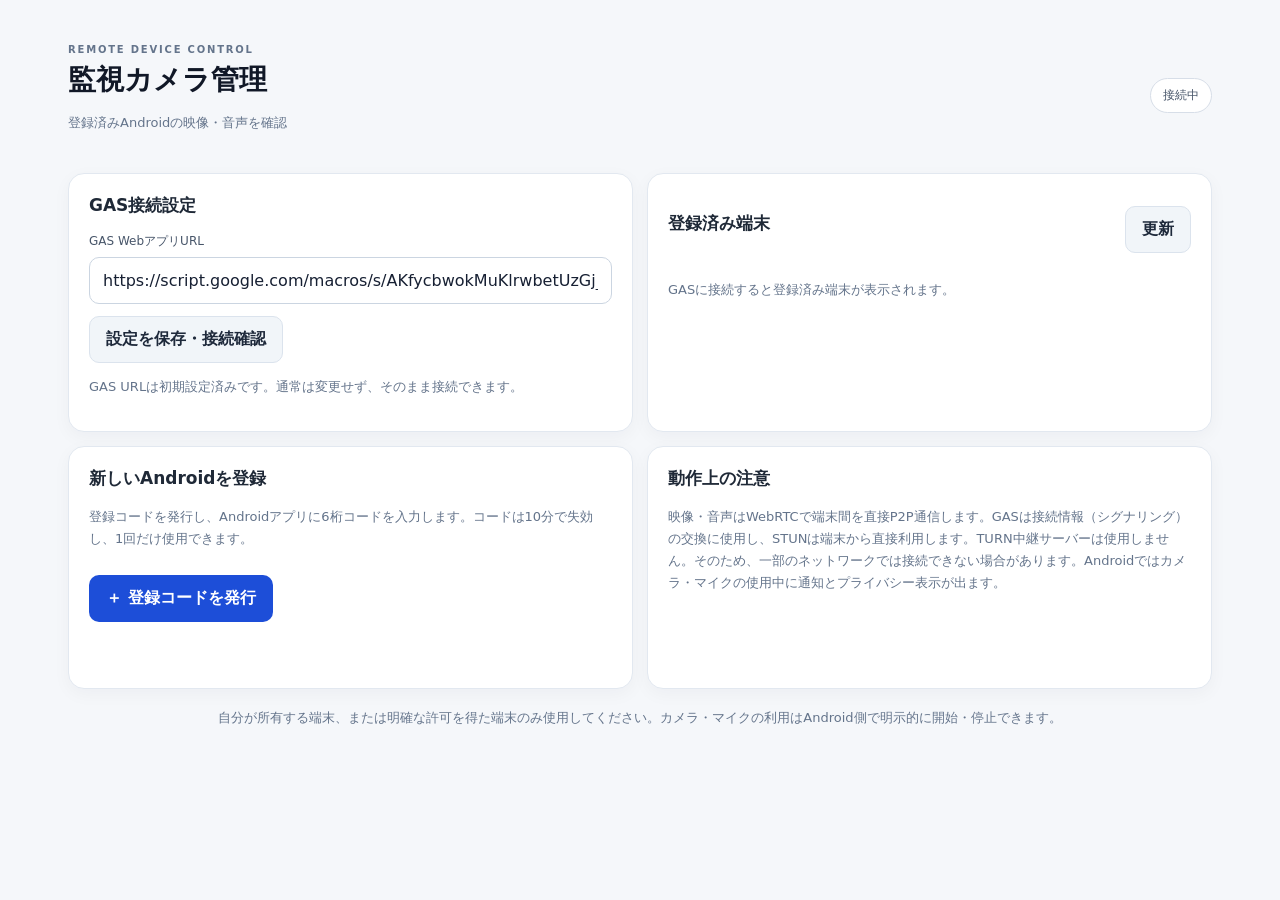
==== web/index.html @ acf59d52 "Bust web asset cache for latest deployment" ====
<!doctype html>
<html lang="ja">
<head>
<meta charset="utf-8">
<meta name="viewport" content="width=device-width,initial-scale=1,viewport-fit=cover">
<meta name="theme-color" content="#101827">
<meta name="apple-mobile-web-app-capable" content="yes">
<title>WebRTC Security Camera</title>
<link rel="manifest" href="manifest.webmanifest">
<link rel="stylesheet" href="style.css?v=1.0.2">
</head>
<body>
<header>
  <div><p class="eyebrow">REMOTE DEVICE CONTROL</p><h1>監視カメラ管理</h1><p class="sub">登録済みAndroidの映像・音声を確認</p></div>
  <span id="apiState" class="pill">未接続</span>
</header>
<main>
  <section class="panel">
    <h2>GAS接続設定</h2>
    <label for="gasUrl">GAS WebアプリURL</label>
    <input id="gasUrl" type="url" placeholder="https://script.google.com/macros/s/.../exec"><button id="saveUrl" class="secondary">設定を保存・接続確認</button>
    <p class="hint">GAS URLは初期設定済みです。通常は変更せず、そのまま接続できます。</p>
  </section>
  <section class="panel">
    <div class="row"><h2>登録済み端末</h2><button id="refresh" class="secondary">更新</button></div>
    <div id="devices" class="devices"><p class="empty">GASに接続すると登録済み端末が表示されます。</p></div>
  </section>
  <section class="panel">
    <h2>新しいAndroidを登録</h2>
    <p class="hint">登録コードを発行し、Androidアプリに6桁コードを入力します。コードは10分で失効し、1回だけ使用できます。</p>
    <button id="createPair" class="primary">＋ 登録コードを発行</button>
    <div id="pairResult" class="pair-result" hidden><strong id="pairCodeText"></strong><small>このコードをAndroidアプリに入力してください。</small></div>
    <p id="message" role="status" class="message"></p>
  </section>
  <section class="panel" id="controlPanel" hidden>
    <div class="row"><h2 id="selectedName">端末操作</h2><button id="closeControl" class="secondary">閉じる</button></div>
    <video id="remoteVideo" autoplay playsinline controls></video>
    <button id="enablePlayback" class="secondary" type="button">🔊 再生を有効化（音声・映像）</button>
    <p class="hint">黒い画面や音声が出ない場合は、まずこのボタンを押してください。受信状況は下の診断表示で確認できます。</p>
    <div class="actions">
      <button id="viewBtn" class="primary">📡 映像・音声に接続</button>
      <button id="endViewBtn" class="secondary">接続を切断</button>
      <button data-command="start_session" class="secondary">📷 Androidに開始通知を送る</button>
      <button data-command="stop_session" class="secondary">映像・音声を停止</button>
      <button data-command="request_status" class="secondary">状態確認</button>
    </div>
    <p class="hint">開始通知をAndroidでタップするとアプリが開きます。カメラ・マイクはAndroid側で開始します。開始後は通知を表示したまま画面ロック後も継続を試みます。iPadから無人で新規起動することはできません。</p>
    <p id="commandStatus" class="message" aria-live="polite"></p>
  </section>
  <section class="panel">
    <h2>動作上の注意</h2>
    <p class="hint">映像・音声はWebRTCで端末間を直接P2P通信します。GASは接続情報（シグナリング）の交換に使用し、STUNは端末から直接利用します。TURN中継サーバーは使用しません。そのため、一部のネットワークでは接続できない場合があります。Androidではカメラ・マイクの使用中に通知とプライバシー表示が出ます。</p>
  </section>
</main>
<footer>自分が所有する端末、または明確な許可を得た端末のみ使用してください。カメラ・マイクの利用はAndroid側で明示的に開始・停止できます。</footer>
<script src="config.js?v=1.0.2"></script>
<script src="app.js?v=1.0.2"></script>
<script>
if ("serviceWorker" in navigator && location.protocol === "https:") {
  window.addEventListener("load", () => navigator.serviceWorker.register("./sw.js").catch(() => {}));
}
</script>
</body>
</html>
---- web/style.css ----
:root{color-scheme:light;font-family:system-ui,-apple-system,"Noto Sans JP",sans-serif;background:#f5f7fa;color:#172033}
*{box-sizing:border-box}
body{margin:0;max-width:1180px;padding:24px 18px 42px;margin-inline:auto}
header{display:flex;align-items:center;justify-content:space-between;gap:16px;margin:10px 0 26px}
.eyebrow{font-size:10px;letter-spacing:.18em;color:#64748b;font-weight:800;margin:0 0 6px}
h1{font-size:28px;margin:0;color:#111827}
h2{font-size:17px;margin:0 0 16px;color:#1f2937}
.sub,.hint,footer{color:#64748b;font-size:13px;line-height:1.7}
.pill{border:1px solid #d7dee8;border-radius:99px;padding:8px 12px;color:#475569;font-size:12px;background:#fff}
.panel{background:#fff;border:1px solid #e2e8f0;border-radius:16px;padding:20px;margin:14px 0;box-shadow:0 5px 18px #0f172a0a}
label{display:block;font-size:12px;color:#475569;margin:13px 0 7px}
input{width:100%;background:#fff;color:#172033;border:1px solid #cbd5e1;border-radius:10px;padding:13px;font:inherit;min-width:0}
input:focus{outline:2px solid #bfdbfe;border-color:#60a5fa}
button{border:1px solid transparent;border-radius:10px;padding:12px 16px;font:inherit;font-weight:700;cursor:pointer;margin-top:12px;min-height:44px}
button:disabled{opacity:.45;cursor:not-allowed}
.primary{background:#1d4ed8;color:#fff}
.secondary{background:#f1f5f9;color:#1e293b;border-color:#dbe3ed}
.row{display:flex;align-items:center;justify-content:space-between;gap:12px}
.row h2{margin:0}
.devices{display:grid;gap:10px;margin-top:15px}
.device{border:1px solid #e2e8f0;border-radius:12px;padding:14px;background:#fff;display:flex;align-items:center;justify-content:space-between;gap:12px}
.device strong{display:block;color:#172033}
.device small{color:#64748b}
.empty{color:#64748b;font-size:13px}
.message{font-size:13px;color:#1d4ed8;min-height:20px}
.media-placeholder{min-height:190px;border:1px dashed #cbd5e1;border-radius:14px;background:#f8fafc;display:flex;flex-direction:column;align-items:center;justify-content:center;gap:9px}
.media-placeholder span{font-size:34px}
.media-placeholder small{color:#64748b;text-align:center;padding:0 12px}
footer{text-align:center;padding:18px 6px}
.actions{display:grid;grid-template-columns:repeat(2,minmax(0,1fr));gap:10px;margin-top:14px}
.actions button{margin:0}
#remoteVideo{display:block;width:100%;max-height:68vh;min-height:220px;object-fit:contain;background:#0b1020;border-radius:12px;margin-top:16px}
.pair-result{margin-top:16px;padding:16px;text-align:center;background:#eff6ff;border:1px solid #bfdbfe;border-radius:12px}
.pair-result strong{display:block;font-size:2rem;letter-spacing:.3em;color:#1d4ed8}
.pair-result small{display:block;margin-top:8px;color:#475569}
@media(min-width:760px){main{display:grid;grid-template-columns:minmax(0,1fr) minmax(0,1fr);gap:14px}main .panel{margin:0}body{padding-top:34px}#controlPanel{grid-column:1/-1}}
@media(max-width:560px){body{padding:16px 12px 30px}.actions{grid-template-columns:1fr}h1{font-size:24px}.panel{padding:16px}}
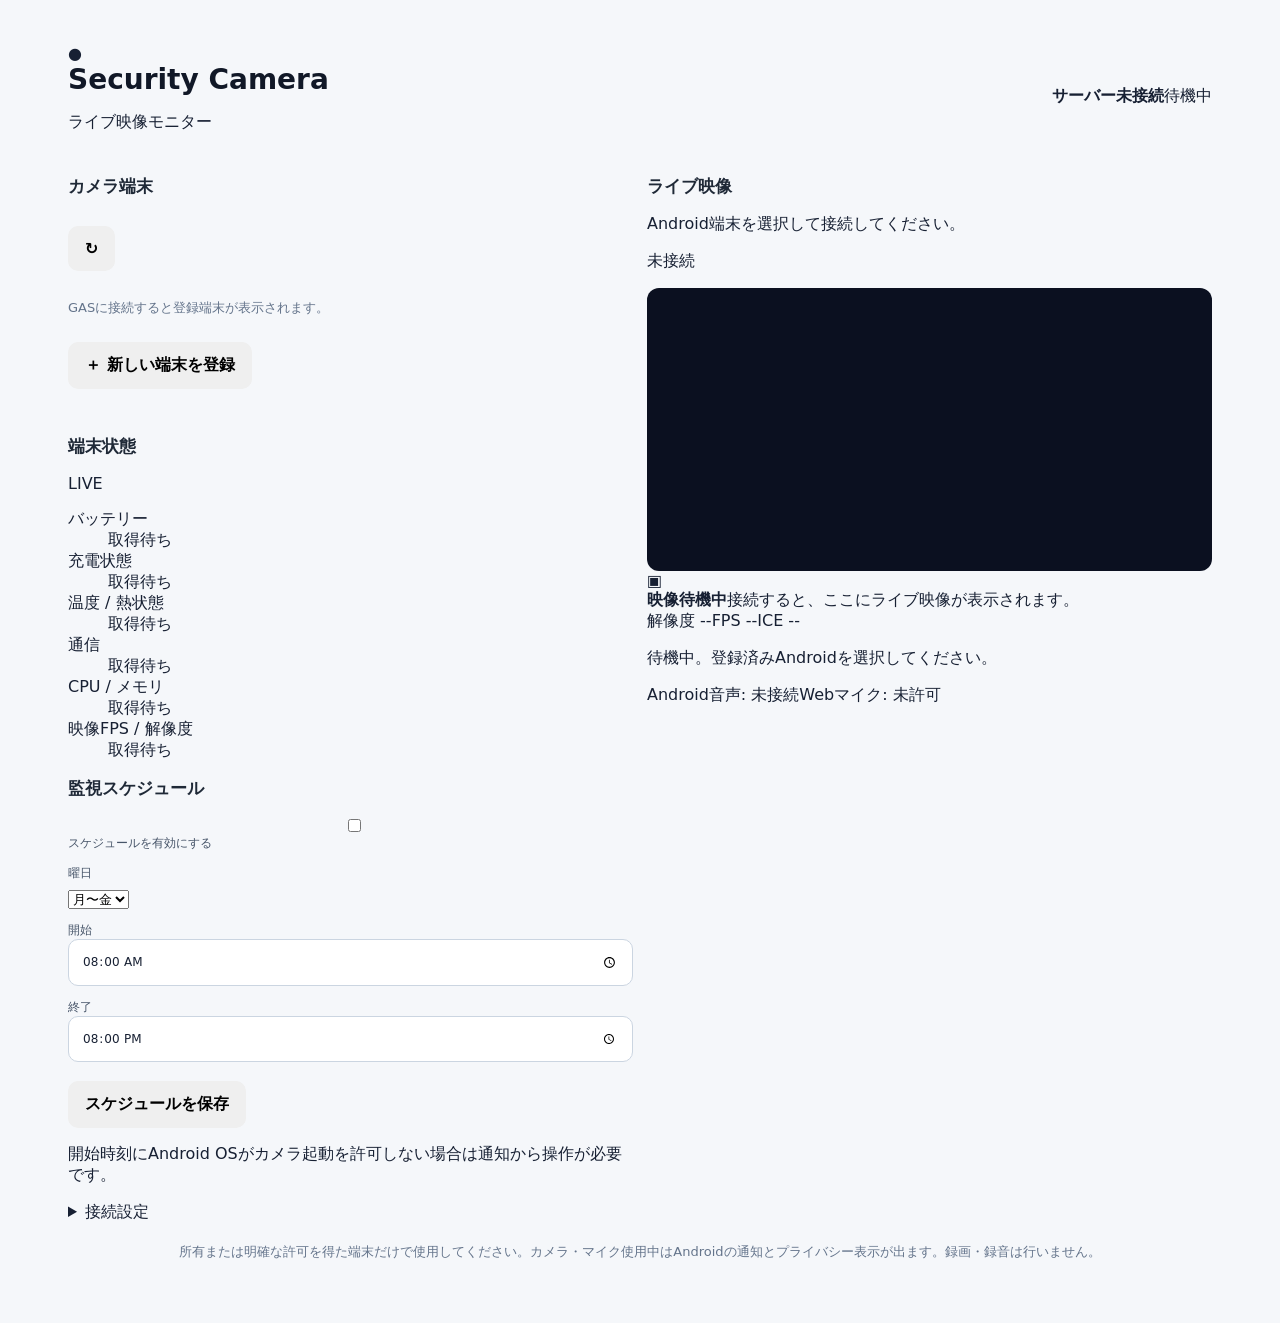
==== commit bc45267f: "Redesign viewer as large white IP-camera console" ====
--- a/web/index.html
+++ b/web/index.html
@@ -3,62 +3,105 @@
 <head>
 <meta charset="utf-8">
 <meta name="viewport" content="width=device-width,initial-scale=1,viewport-fit=cover">
-<meta name="theme-color" content="#101827">
+<meta name="theme-color" content="#ffffff">
 <meta name="apple-mobile-web-app-capable" content="yes">
+<meta name="apple-mobile-web-app-status-bar-style" content="default">
 <title>WebRTC Security Camera</title>
 <link rel="manifest" href="manifest.webmanifest">
-<link rel="stylesheet" href="style.css?v=1.0.2">
+<link rel="stylesheet" href="style.css?v=1.1.0">
 </head>
 <body>
-<header>
-  <div><p class="eyebrow">REMOTE DEVICE CONTROL</p><h1>監視カメラ管理</h1><p class="sub">登録済みAndroidの映像・音声を確認</p></div>
-  <span id="apiState" class="pill">未接続</span>
+<header class="topbar">
+  <div class="brand"><span class="brand-mark">●</span><div><h1>Security Camera</h1><p>ライブ映像モニター</p></div></div>
+  <div class="top-status"><span id="connectionDot" class="status-dot"></span><strong id="apiState">サーバー未接続</strong><span id="connectionState">待機中</span></div>
 </header>
-<main>
-  <section class="panel">
-    <h2>GAS接続設定</h2>
-    <label for="gasUrl">GAS WebアプリURL</label>
-    <input id="gasUrl" type="url" placeholder="https://script.google.com/macros/s/.../exec"><button id="saveUrl" class="secondary">設定を保存・接続確認</button>
-    <p class="hint">GAS URLは初期設定済みです。通常は変更せず、そのまま接続できます。</p>
-  </section>
-  <section class="panel">
-    <div class="row"><h2>登録済み端末</h2><button id="refresh" class="secondary">更新</button></div>
-    <div id="devices" class="devices"><p class="empty">GASに接続すると登録済み端末が表示されます。</p></div>
-  </section>
-  <section class="panel">
-    <h2>新しいAndroidを登録</h2>
-    <p class="hint">登録コードを発行し、Androidアプリに6桁コードを入力します。コードは10分で失効し、1回だけ使用できます。</p>
-    <button id="createPair" class="primary">＋ 登録コードを発行</button>
-    <div id="pairResult" class="pair-result" hidden><strong id="pairCodeText"></strong><small>このコードをAndroidアプリに入力してください。</small></div>
-    <p id="message" role="status" class="message"></p>
-  </section>
-  <section class="panel" id="controlPanel" hidden>
-    <div class="row"><h2 id="selectedName">端末操作</h2><button id="closeControl" class="secondary">閉じる</button></div>
-    <video id="remoteVideo" autoplay playsinline controls></video>
-    <button id="enablePlayback" class="secondary" type="button">🔊 再生を有効化（音声・映像）</button>
-    <p class="hint">黒い画面や音声が出ない場合は、まずこのボタンを押してください。受信状況は下の診断表示で確認できます。</p>
-    <div class="actions">
-      <button id="viewBtn" class="primary">📡 映像・音声に接続</button>
-      <button id="endViewBtn" class="secondary">接続を切断</button>
-      <button data-command="start_session" class="secondary">📷 Androidに開始通知を送る</button>
-      <button data-command="stop_session" class="secondary">映像・音声を停止</button>
-      <button data-command="request_status" class="secondary">状態確認</button>
+<main class="layout">
+  <aside class="sidebar">
+    <section class="side-section">
+      <div class="section-heading"><h2>カメラ端末</h2><button id="refresh" class="icon-button" type="button" aria-label="端末一覧を更新">↻</button></div>
+      <div id="devices" class="devices"><p class="empty">GASに接続すると登録端末が表示されます。</p></div>
+      <button id="createPair" class="button button-light full" type="button">＋ 新しい端末を登録</button>
+      <div id="pairResult" class="pair-result" hidden><span>Androidに入力する登録コード</span><strong id="pairCodeText"></strong><small>10分以内にAndroidへ入力してください。</small></div>
+      <p id="message" class="message" role="status"></p>
+    </section>
+
+    <section class="side-section" id="controlPanel" hidden>
+      <div class="section-heading"><h2 id="selectedName">端末操作</h2><button id="closeControl" class="text-button" type="button">閉じる</button></div>
+      <button id="viewBtn" class="button button-primary full" type="button">▶ 接続・自動起動</button>
+      <button id="endViewBtn" class="button button-danger full" type="button">■ 監視終了</button>
+      <div class="control-grid">
+        <button id="switchCamera" class="button button-light" type="button">↻ カメラ切替</button>
+        <button id="muteRemote" class="button button-light" type="button">🔊 音声ミュート</button>
+        <button id="fullscreen" class="button button-light" type="button">⛶ 全画面</button>
+        <button id="statusRequest" class="button button-light" type="button">端末状態更新</button>
+      </div>
+      <div class="side-divider"></div>
+      <div class="setting-row"><label for="networkMode">通信モード</label><select id="networkMode"><option value="auto">自動</option><option value="wifi">Wi-Fi高画質</option><option value="mobile">モバイル低画質</option></select></div>
+      <div class="setting-row"><label for="powerMode">電力モード</label><select id="powerMode"><option value="auto">自動</option><option value="eco">省電力</option><option value="normal">通常</option><option value="performance">高性能</option></select></div>
+      <button id="applyModes" class="button button-light full" type="button">設定をAndroidへ送信</button>
+      <div class="side-divider"></div>
+      <h3>プッシュトゥトーク</h3>
+      <p class="small-note">マイクボタンを押している間だけ、Webの音声をAndroidへ送信します。</p>
+      <div class="mic-row"><span id="micState" class="mic-state">マイク未許可</span><button id="requestMic" class="button button-light" type="button">マイクを許可</button></div>
+      <button id="pttButton" class="ptt-button" type="button" disabled>🎙 押して話す</button>
+      <p id="pttStatus" class="small-note" aria-live="polite">マイク許可後に使用できます。</p>
+    </section>
+
+    <section class="side-section">
+      <div class="section-heading"><h2>端末状態</h2><span class="live-label">LIVE</span></div>
+      <dl class="telemetry">
+        <div><dt>バッテリー</dt><dd id="batteryValue">取得待ち</dd></div>
+        <div><dt>充電状態</dt><dd id="chargingValue">取得待ち</dd></div>
+        <div><dt>温度 / 熱状態</dt><dd id="temperatureValue">取得待ち</dd></div>
+        <div><dt>通信</dt><dd id="networkValue">取得待ち</dd></div>
+        <div><dt>CPU / メモリ</dt><dd id="loadValue">取得待ち</dd></div>
+        <div><dt>映像FPS / 解像度</dt><dd id="videoValue">取得待ち</dd></div>
+      </dl>
+      <p id="healthWarning" class="warning" hidden></p>
+    </section>
+
+    <section class="side-section">
+      <h2>監視スケジュール</h2>
+      <label class="check-row"><input id="scheduleEnabled" type="checkbox"> スケジュールを有効にする</label>
+      <div class="setting-row"><label for="scheduleDays">曜日</label><select id="scheduleDays"><option value="weekdays">月〜金</option><option value="weekend">土・日</option><option value="everyday">毎日</option></select></div>
+      <div class="time-row"><label>開始 <input id="scheduleStart" type="time" value="08:00"></label><label>終了 <input id="scheduleEnd" type="time" value="20:00"></label></div>
+      <button id="saveSchedule" class="button button-light full" type="button">スケジュールを保存</button>
+      <p class="small-note">開始時刻にAndroid OSがカメラ起動を許可しない場合は通知から操作が必要です。</p>
+    </section>
+
+    <details class="side-section advanced">
+      <summary>接続設定</summary>
+      <label for="gasUrl">GAS WebアプリURL</label>
+      <input id="gasUrl" type="url" autocomplete="url">
+      <button id="saveUrl" class="button button-light full" type="button">保存・接続確認</button>
+      <p class="small-note">Firebaseは使用しません。AndroidはGASへ短周期で接続要求を確認します。映像・音声はWebRTCで端末間通信します。</p>
+    </details>
+  </aside>
+
+  <section class="viewer">
+    <div class="viewer-heading">
+      <div><h2 id="viewerTitle">ライブ映像</h2><p id="viewerSub">Android端末を選択して接続してください。</p></div>
+      <span id="mediaBadge" class="media-badge">未接続</span>
     </div>
-    <p class="hint">開始通知をAndroidでタップするとアプリが開きます。カメラ・マイクはAndroid側で開始します。開始後は通知を表示したまま画面ロック後も継続を試みます。iPadから無人で新規起動することはできません。</p>
-    <p id="commandStatus" class="message" aria-live="polite"></p>
-  </section>
-  <section class="panel">
-    <h2>動作上の注意</h2>
-    <p class="hint">映像・音声はWebRTCで端末間を直接P2P通信します。GASは接続情報（シグナリング）の交換に使用し、STUNは端末から直接利用します。TURN中継サーバーは使用しません。そのため、一部のネットワークでは接続できない場合があります。Androidではカメラ・マイクの使用中に通知とプライバシー表示が出ます。</p>
+    <div class="video-frame" id="videoFrame">
+      <video id="remoteVideo" autoplay playsinline></video>
+      <div id="videoPlaceholder" class="video-placeholder"><div class="camera-icon">▣</div><strong>映像待機中</strong><span>接続すると、ここにライブ映像が表示されます。</span></div>
+      <div id="staleBadge" class="stale-badge" hidden>映像が停止しています</div>
+      <div class="video-overlay"><span id="resolutionOverlay">解像度 --</span><span id="fpsOverlay">FPS --</span><span id="iceOverlay">ICE --</span></div>
+    </div>
+    <div class="viewer-footer">
+      <p id="commandStatus" role="status">待機中。登録済みAndroidを選択してください。</p>
+      <div class="audio-status"><span id="androidAudioState">Android音声: 未接続</span><span id="webAudioState">Webマイク: 未許可</span></div>
+    </div>
   </section>
 </main>
-<footer>自分が所有する端末、または明確な許可を得た端末のみ使用してください。カメラ・マイクの利用はAndroid側で明示的に開始・停止できます。</footer>
-<script src="config.js?v=1.0.2"></script>
-<script src="app.js?v=1.0.2"></script>
+<footer>所有または明確な許可を得た端末だけで使用してください。カメラ・マイク使用中はAndroidの通知とプライバシー表示が出ます。録画・録音は行いません。</footer>
+<script src="config.js?v=1.1.0"></script>
+<script src="app.js?v=1.1.0"></script>
 <script>
 if ("serviceWorker" in navigator && location.protocol === "https:") {
   window.addEventListener("load", () => navigator.serviceWorker.register("./sw.js").catch(() => {}));
 }
 </script>
 </body>
-</html>
+</html>
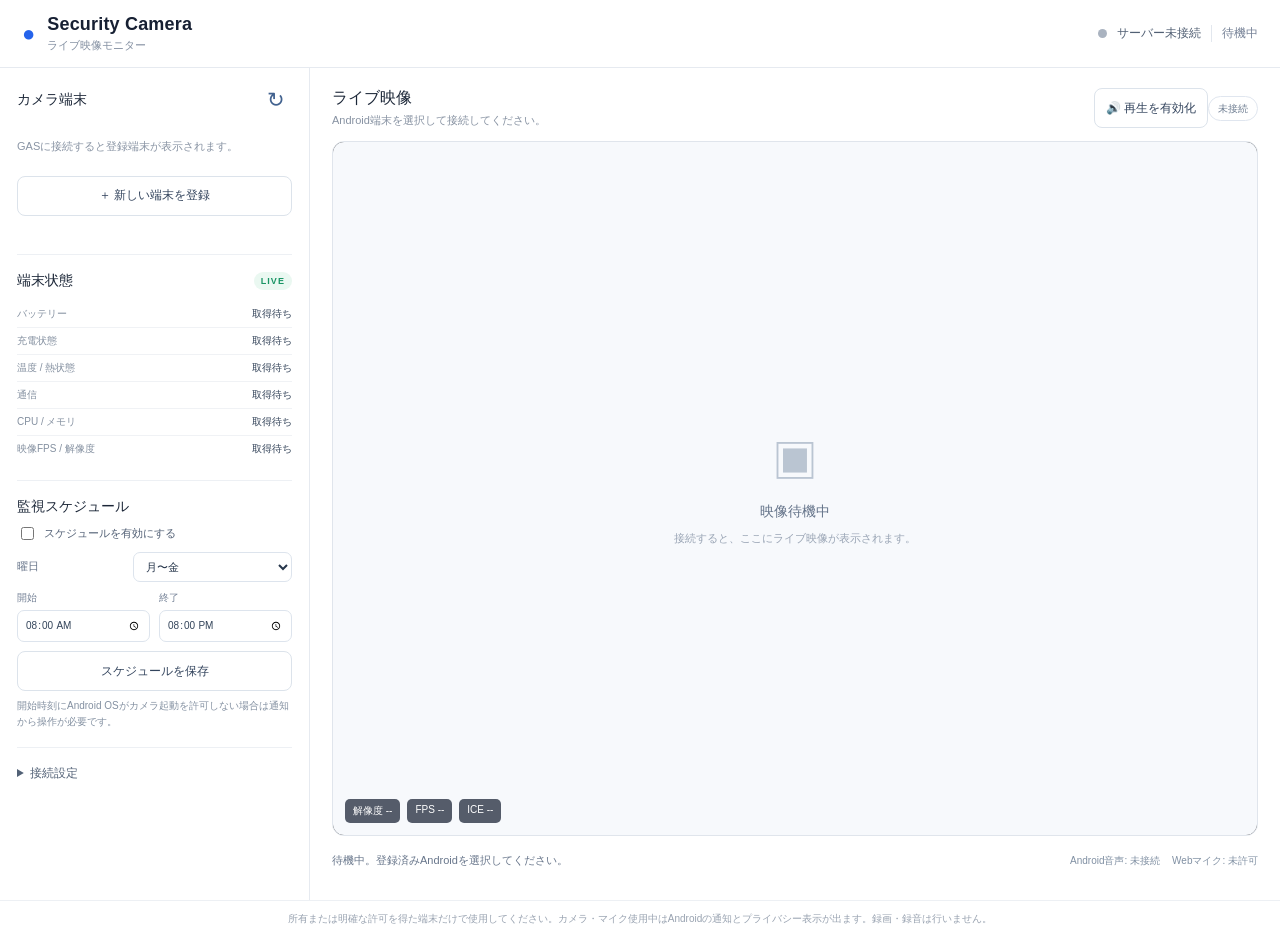
==== commit d725174b: "Add explicit iPad Safari playback activation" ====
--- a/web/index.html
+++ b/web/index.html
@@ -81,7 +81,7 @@
   <section class="viewer">
     <div class="viewer-heading">
       <div><h2 id="viewerTitle">ライブ映像</h2><p id="viewerSub">Android端末を選択して接続してください。</p></div>
-      <span id="mediaBadge" class="media-badge">未接続</span>
+      <div class="viewer-actions"><button id="enablePlayback" class="button button-light" type="button">🔊 再生を有効化</button><span id="mediaBadge" class="media-badge">未接続</span></div>
     </div>
     <div class="video-frame" id="videoFrame">
       <video id="remoteVideo" autoplay playsinline></video>
--- a/web/style.css
+++ b/web/style.css
@@ -1,37 +1,39 @@
-:root{color-scheme:light;font-family:system-ui,-apple-system,"Noto Sans JP",sans-serif;background:#f5f7fa;color:#172033}
+:root{font-family:-apple-system,BlinkMacSystemFont,"Segoe UI","Noto Sans JP",sans-serif;color:#172033;background:#fff;font-synthesis:none;text-rendering:optimizeLegibility}
 *{box-sizing:border-box}
-body{margin:0;max-width:1180px;padding:24px 18px 42px;margin-inline:auto}
-header{display:flex;align-items:center;justify-content:space-between;gap:16px;margin:10px 0 26px}
-.eyebrow{font-size:10px;letter-spacing:.18em;color:#64748b;font-weight:800;margin:0 0 6px}
-h1{font-size:28px;margin:0;color:#111827}
-h2{font-size:17px;margin:0 0 16px;color:#1f2937}
-.sub,.hint,footer{color:#64748b;font-size:13px;line-height:1.7}
-.pill{border:1px solid #d7dee8;border-radius:99px;padding:8px 12px;color:#475569;font-size:12px;background:#fff}
-.panel{background:#fff;border:1px solid #e2e8f0;border-radius:16px;padding:20px;margin:14px 0;box-shadow:0 5px 18px #0f172a0a}
-label{display:block;font-size:12px;color:#475569;margin:13px 0 7px}
-input{width:100%;background:#fff;color:#172033;border:1px solid #cbd5e1;border-radius:10px;padding:13px;font:inherit;min-width:0}
-input:focus{outline:2px solid #bfdbfe;border-color:#60a5fa}
-button{border:1px solid transparent;border-radius:10px;padding:12px 16px;font:inherit;font-weight:700;cursor:pointer;margin-top:12px;min-height:44px}
+body{margin:0;min-height:100vh;background:#fff}
+button,input,select{font:inherit}
+button{cursor:pointer;min-height:40px}
 button:disabled{opacity:.45;cursor:not-allowed}
-.primary{background:#1d4ed8;color:#fff}
-.secondary{background:#f1f5f9;color:#1e293b;border-color:#dbe3ed}
-.row{display:flex;align-items:center;justify-content:space-between;gap:12px}
-.row h2{margin:0}
-.devices{display:grid;gap:10px;margin-top:15px}
-.device{border:1px solid #e2e8f0;border-radius:12px;padding:14px;background:#fff;display:flex;align-items:center;justify-content:space-between;gap:12px}
-.device strong{display:block;color:#172033}
-.device small{color:#64748b}
-.empty{color:#64748b;font-size:13px}
-.message{font-size:13px;color:#1d4ed8;min-height:20px}
-.media-placeholder{min-height:190px;border:1px dashed #cbd5e1;border-radius:14px;background:#f8fafc;display:flex;flex-direction:column;align-items:center;justify-content:center;gap:9px}
-.media-placeholder span{font-size:34px}
-.media-placeholder small{color:#64748b;text-align:center;padding:0 12px}
-footer{text-align:center;padding:18px 6px}
-.actions{display:grid;grid-template-columns:repeat(2,minmax(0,1fr));gap:10px;margin-top:14px}
-.actions button{margin:0}
-#remoteVideo{display:block;width:100%;max-height:68vh;min-height:220px;object-fit:contain;background:#0b1020;border-radius:12px;margin-top:16px}
-.pair-result{margin-top:16px;padding:16px;text-align:center;background:#eff6ff;border:1px solid #bfdbfe;border-radius:12px}
-.pair-result strong{display:block;font-size:2rem;letter-spacing:.3em;color:#1d4ed8}
-.pair-result small{display:block;margin-top:8px;color:#475569}
-@media(min-width:760px){main{display:grid;grid-template-columns:minmax(0,1fr) minmax(0,1fr);gap:14px}main .panel{margin:0}body{padding-top:34px}#controlPanel{grid-column:1/-1}}
-@media(max-width:560px){body{padding:16px 12px 30px}.actions{grid-template-columns:1fr}h1{font-size:24px}.panel{padding:16px}}
+.topbar{height:68px;padding:0 22px;border-bottom:1px solid #e6eaf0;display:flex;align-items:center;justify-content:space-between;background:#fff}
+.brand{display:flex;align-items:center;gap:12px}.brand-mark{font-size:22px;color:#2563eb}.brand h1{font-size:18px;line-height:1.15;margin:0;font-weight:750;letter-spacing:.01em}.brand p{font-size:11px;color:#8490a2;margin:4px 0 0}
+.top-status{display:flex;align-items:center;gap:10px;font-size:12px;color:#526074}.top-status strong{font-weight:650}.status-dot{width:9px;height:9px;border-radius:50%;background:#aab3c0}.status-dot.online{background:#16a36a}.status-dot.error{background:#dc5353}#connectionState{border-left:1px solid #e2e7ee;padding-left:10px;color:#758196}
+.layout{display:grid;grid-template-columns:320px minmax(0,1fr);min-height:calc(100vh - 111px)}
+.sidebar{border-right:1px solid #e6eaf0;background:#fff;padding:16px 17px 28px;overflow:auto;max-height:calc(100vh - 68px)}
+.side-section{padding:0 0 18px;margin-bottom:17px;border-bottom:1px solid #edf0f4}.side-section:last-child{border-bottom:0}
+h2{font-size:14px;font-weight:720;margin:0;color:#1c2738}h3{font-size:13px;margin:0 0 8px;color:#344155}
+.section-heading{display:flex;align-items:center;justify-content:space-between;margin:0 0 11px}.icon-button,.text-button{border:0;background:transparent;color:#42628f;padding:4px 7px;font-size:13px;min-height:28px}.icon-button{font-size:21px}
+.devices{display:grid;gap:8px}.device{border:1px solid #e4e9f0;border-radius:9px;padding:10px 11px;display:flex;align-items:center;justify-content:space-between;gap:8px;background:#fff}.device.selected{border-color:#8fb5f5;background:#f7faff}.device strong{display:block;font-size:12px;font-weight:700}.device small{display:block;color:#8994a4;font-size:10px;margin-top:4px}.device button{border:1px solid #dce3ed;background:#fff;border-radius:7px;padding:6px 9px;color:#34445e;font-size:11px;min-height:32px}
+.empty{color:#8994a4;font-size:11px;line-height:1.6}
+.button{border:1px solid #dce3eb;border-radius:8px;padding:9px 11px;font-size:12px;font-weight:650;background:#fff;color:#26364e;transition:background .15s,border-color .15s}.button:hover:not(:disabled){background:#f5f8fc;border-color:#c6d3e3}.button-primary{background:#2366d1;color:#fff;border-color:#2366d1}.button-primary:hover:not(:disabled){background:#1d56b5}.button-danger{background:#fff7f7;color:#b84242;border-color:#f0d0d0}.button-light{background:#fff;color:#33445d}.full{width:100%;margin-top:9px}
+.control-grid{display:grid;grid-template-columns:1fr 1fr;gap:7px;margin-top:9px}.control-grid button{font-size:11px;padding:8px 5px}
+.pair-result{margin-top:10px;padding:12px;border-radius:9px;background:#f3f7ff;border:1px solid #d9e5fa;text-align:center}.pair-result span,.pair-result small{display:block;color:#67758a;font-size:10px}.pair-result strong{display:block;font-size:26px;letter-spacing:.22em;color:#1e5dbb;margin:5px 0}.pair-result small{margin-top:3px}
+.message{font-size:11px;line-height:1.5;color:#2563bd;min-height:12px;margin:8px 0 0;overflow-wrap:anywhere}
+.side-divider{height:1px;background:#edf0f4;margin:14px 0}
+.setting-row{display:flex;align-items:center;justify-content:space-between;gap:8px;margin:9px 0}.setting-row label,.advanced label{font-size:11px;color:#68758a}.setting-row select{width:58%;min-width:0;border:1px solid #dde4ed;border-radius:7px;background:#fff;padding:7px 8px;font-size:11px;color:#27364b}
+.mic-row{display:flex;align-items:center;justify-content:space-between;gap:8px;margin:8px 0}.mic-state{font-size:11px;color:#7a8799}.mic-state.allowed{color:#16845a}.ptt-button{width:100%;height:48px;border-radius:9px;border:1px solid #b9cbe4;background:#eff5ff;color:#2157a7;font-weight:750;font-size:14px;touch-action:none;user-select:none}.ptt-button.active{background:#dceaff;border-color:#2c6fd5;color:#174e9e;box-shadow:0 0 0 3px #e6f0ff}
+.small-note{font-size:10px;line-height:1.55;color:#8390a1;margin:7px 0 0}.telemetry{margin:5px 0 0}.telemetry div{display:flex;justify-content:space-between;gap:8px;padding:6px 0;border-bottom:1px solid #f0f2f5}.telemetry div:last-child{border-bottom:0}.telemetry dt{font-size:10px;color:#8490a0}.telemetry dd{font-size:10px;color:#34445a;font-weight:650;margin:0;text-align:right}
+.live-label{font-size:9px;font-weight:750;letter-spacing:.12em;color:#199464;background:#eaf8f1;border-radius:99px;padding:4px 7px}
+.warning{font-size:10px;color:#a34726;background:#fff5ed;border:1px solid #ffe0cb;padding:8px;border-radius:7px;margin:9px 0 0}
+.check-row{display:flex;align-items:center;gap:7px;font-size:11px;color:#536176;margin:8px 0}.check-row input{accent-color:#2868ca}
+.time-row{display:flex;gap:9px}.time-row label{flex:1;font-size:10px;color:#748196}.time-row input{display:block;width:100%;margin-top:5px;border:1px solid #dde4ed;border-radius:7px;padding:7px;background:white;color:#33445a}
+.advanced summary{font-size:12px;font-weight:700;color:#526176;cursor:pointer}.advanced input{width:100%;border:1px solid #dce3ed;border-radius:7px;padding:8px;font-size:10px;margin-top:6px}
+.viewer{min-width:0;padding:20px 22px 13px;display:flex;flex-direction:column;max-height:calc(100vh - 68px)}.viewer-heading{display:flex;align-items:center;justify-content:space-between;gap:14px;margin-bottom:13px}.viewer-heading h2{font-size:16px}.viewer-heading p{margin:4px 0 0;font-size:11px;color:#8792a2}.media-badge{white-space:nowrap;border:1px solid #e0e6ef;padding:6px 9px;border-radius:99px;color:#6f7e92;font-size:10px;background:#fff}
+.video-frame{position:relative;flex:1;min-height:280px;max-height:calc(100vh - 205px);overflow:hidden;border:1px solid #e0e5ec;border-radius:12px;background:#f6f8fb;display:flex;align-items:center;justify-content:center}
+#remoteVideo{display:block;width:100%;height:100%;max-height:calc(100vh - 205px);object-fit:contain;background:#0c1118}
+.video-placeholder{position:absolute;inset:0;display:flex;flex-direction:column;align-items:center;justify-content:center;gap:10px;background:#f7f9fc;color:#9aa5b5;pointer-events:none}.video-placeholder[hidden]{display:none}.camera-icon{font-size:46px;color:#bac5d2}.video-placeholder strong{font-size:14px;color:#65748a}.video-placeholder span{font-size:11px}
+.video-overlay{position:absolute;left:12px;bottom:12px;display:flex;gap:7px;pointer-events:none}.video-overlay span,.stale-badge{font-size:10px;color:#fff;background:#172033b8;padding:5px 8px;border-radius:5px}.stale-badge{position:absolute;top:12px;left:12px;background:#a33d3d}
+.viewer-footer{min-height:49px;display:flex;align-items:center;justify-content:space-between;gap:12px}.viewer-footer p{font-size:11px;color:#68768b;line-height:1.5;margin:8px 0}.audio-status{display:flex;gap:12px;justify-content:flex-end;flex-wrap:wrap;font-size:10px;color:#8090a3}
+footer{border-top:1px solid #edf0f4;padding:10px 16px;text-align:center;color:#98a2b0;font-size:10px;line-height:1.5}
+@media(orientation:landscape) and (min-width:900px){.layout{grid-template-columns:310px minmax(0,1fr)}.sidebar{max-height:calc(100vh - 68px)}.viewer{height:calc(100vh - 68px)}}
+@media(max-width:850px){.layout{grid-template-columns:280px minmax(0,1fr)}.sidebar{padding:14px}.viewer{padding:14px}.video-frame{min-height:240px}}
+@media(max-width:640px){.topbar{height:58px;padding:0 13px}.top-status{gap:6px;font-size:10px}.top-status #connectionState{display:none}.layout{display:flex;flex-direction:column}.sidebar{order:2;max-height:none;border-right:0;border-top:1px solid #e6eaf0}.viewer{order:1;max-height:none;height:auto;padding:12px;min-height:340px}.video-frame{min-height:240px;max-height:55vh}.viewer-heading{margin-bottom:8px}.viewer-footer{align-items:flex-start;flex-direction:column;gap:2px}.audio-status{justify-content:flex-start}.sidebar{display:block}.side-section{margin-bottom:13px;padding-bottom:13px}}
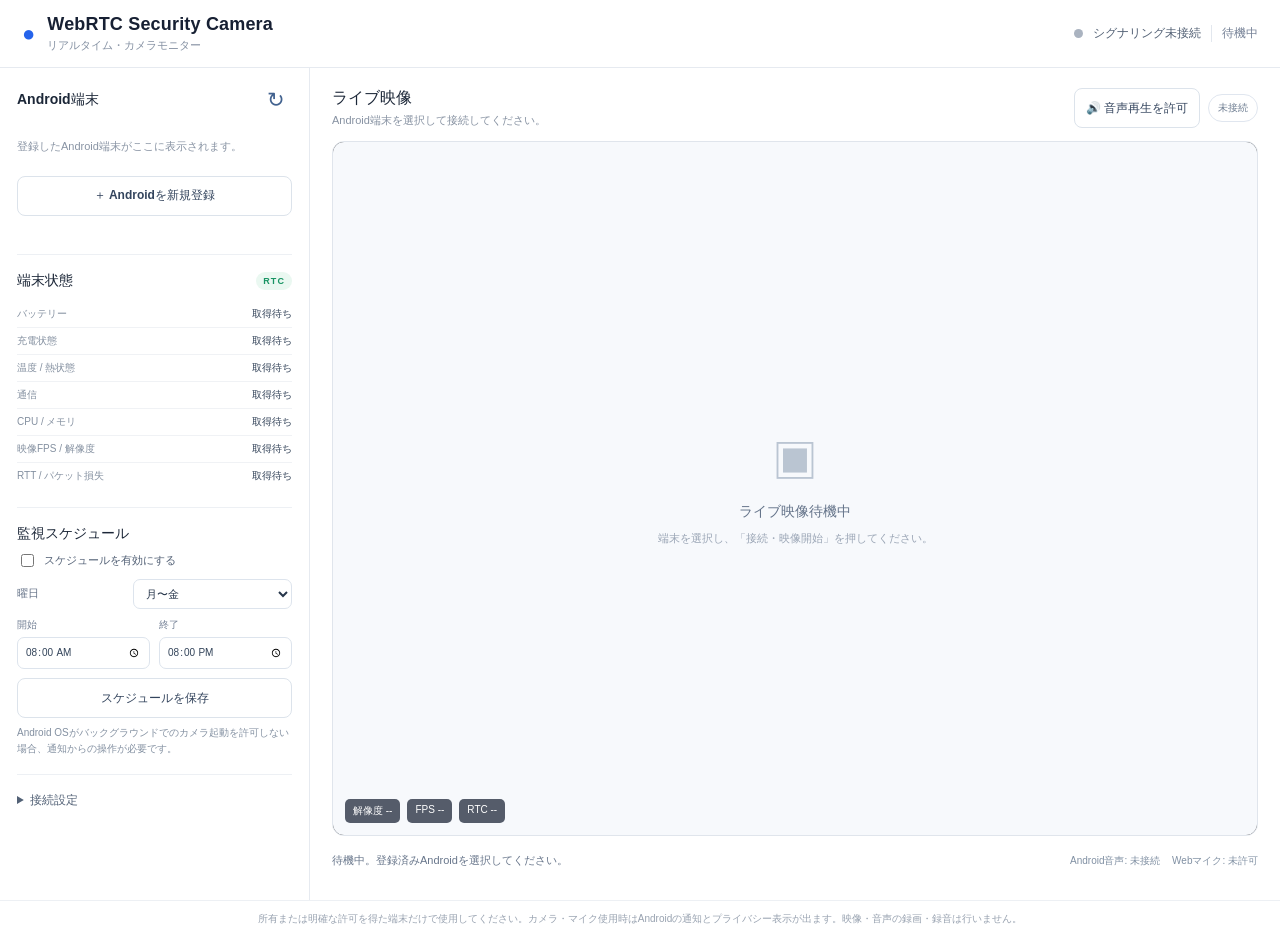
==== commit 36c6af86: "Redesign Web monitor for persistent RTC standby control" ====
--- a/web/index.html
+++ b/web/index.html
@@ -8,47 +8,53 @@
 <meta name="apple-mobile-web-app-status-bar-style" content="default">
 <title>WebRTC Security Camera</title>
 <link rel="manifest" href="manifest.webmanifest">
-<link rel="stylesheet" href="style.css?v=1.1.0">
+<link rel="stylesheet" href="style.css?v=2.0.0">
 </head>
 <body>
 <header class="topbar">
-  <div class="brand"><span class="brand-mark">●</span><div><h1>Security Camera</h1><p>ライブ映像モニター</p></div></div>
-  <div class="top-status"><span id="connectionDot" class="status-dot"></span><strong id="apiState">サーバー未接続</strong><span id="connectionState">待機中</span></div>
+  <div class="brand"><span class="brand-mark">●</span><div><h1>WebRTC Security Camera</h1><p>リアルタイム・カメラモニター</p></div></div>
+  <div class="top-status"><span id="connectionDot" class="status-dot"></span><strong id="apiState">シグナリング未接続</strong><span id="connectionState">待機中</span></div>
 </header>
+
 <main class="layout">
   <aside class="sidebar">
     <section class="side-section">
-      <div class="section-heading"><h2>カメラ端末</h2><button id="refresh" class="icon-button" type="button" aria-label="端末一覧を更新">↻</button></div>
-      <div id="devices" class="devices"><p class="empty">GASに接続すると登録端末が表示されます。</p></div>
-      <button id="createPair" class="button button-light full" type="button">＋ 新しい端末を登録</button>
-      <div id="pairResult" class="pair-result" hidden><span>Androidに入力する登録コード</span><strong id="pairCodeText"></strong><small>10分以内にAndroidへ入力してください。</small></div>
+      <div class="section-heading"><h2>Android端末</h2><button id="refresh" class="icon-button" type="button" aria-label="端末一覧を更新">↻</button></div>
+      <div id="devices" class="devices"><p class="empty">登録したAndroid端末がここに表示されます。</p></div>
+      <button id="createPair" class="button button-light full" type="button">＋ Androidを新規登録</button>
+      <div id="pairResult" class="pair-result" hidden><span>Androidアプリに入力する6桁コード</span><strong id="pairCodeText"></strong><small>有効期限は10分です。一度だけ使用できます。</small></div>
       <p id="message" class="message" role="status"></p>
     </section>
 
-    <section class="side-section" id="controlPanel" hidden>
+    <section class="side-section controls" id="controlPanel" hidden>
       <div class="section-heading"><h2 id="selectedName">端末操作</h2><button id="closeControl" class="text-button" type="button">閉じる</button></div>
-      <button id="viewBtn" class="button button-primary full" type="button">▶ 接続・自動起動</button>
-      <button id="endViewBtn" class="button button-danger full" type="button">■ 監視終了</button>
+      <button id="viewBtn" class="button button-primary full start-button" type="button">▶ 接続・映像開始</button>
+      <button id="endViewBtn" class="button button-danger full" type="button">■ 映像・音声を切断</button>
+      <p class="small-note">切断してもRTC待機接続は維持します。次回はもう一度「接続・映像開始」を押してください。</p>
+
       <div class="control-grid">
-        <button id="switchCamera" class="button button-light" type="button">↻ カメラ切替</button>
+        <button id="switchCamera" class="button button-light" type="button" disabled>↻ カメラ切替</button>
         <button id="muteRemote" class="button button-light" type="button">🔊 音声ミュート</button>
         <button id="fullscreen" class="button button-light" type="button">⛶ 全画面</button>
         <button id="statusRequest" class="button button-light" type="button">端末状態更新</button>
       </div>
+
       <div class="side-divider"></div>
+      <h3>通信・電力</h3>
       <div class="setting-row"><label for="networkMode">通信モード</label><select id="networkMode"><option value="auto">自動</option><option value="wifi">Wi-Fi高画質</option><option value="mobile">モバイル低画質</option></select></div>
       <div class="setting-row"><label for="powerMode">電力モード</label><select id="powerMode"><option value="auto">自動</option><option value="eco">省電力</option><option value="normal">通常</option><option value="performance">高性能</option></select></div>
-      <button id="applyModes" class="button button-light full" type="button">設定をAndroidへ送信</button>
+      <button id="applyModes" class="button button-light full" type="button">設定を適用</button>
+
       <div class="side-divider"></div>
-      <h3>プッシュトゥトーク</h3>
-      <p class="small-note">マイクボタンを押している間だけ、Webの音声をAndroidへ送信します。</p>
+      <h3>プッシュトゥトーク（PTT）</h3>
+      <p class="small-note">Webマイクは許可した場合だけ使用します。ボタンを押している間だけAndroidへ音声を送信します。</p>
       <div class="mic-row"><span id="micState" class="mic-state">マイク未許可</span><button id="requestMic" class="button button-light" type="button">マイクを許可</button></div>
       <button id="pttButton" class="ptt-button" type="button" disabled>🎙 押して話す</button>
-      <p id="pttStatus" class="small-note" aria-live="polite">マイク許可後に使用できます。</p>
+      <p id="pttStatus" class="small-note" aria-live="polite">接続後に使用できます。</p>
     </section>
 
     <section class="side-section">
-      <div class="section-heading"><h2>端末状態</h2><span class="live-label">LIVE</span></div>
+      <div class="section-heading"><h2>端末状態</h2><span class="live-label">RTC</span></div>
       <dl class="telemetry">
         <div><dt>バッテリー</dt><dd id="batteryValue">取得待ち</dd></div>
         <div><dt>充電状態</dt><dd id="chargingValue">取得待ち</dd></div>
@@ -56,6 +62,7 @@
         <div><dt>通信</dt><dd id="networkValue">取得待ち</dd></div>
         <div><dt>CPU / メモリ</dt><dd id="loadValue">取得待ち</dd></div>
         <div><dt>映像FPS / 解像度</dt><dd id="videoValue">取得待ち</dd></div>
+        <div><dt>RTT / パケット損失</dt><dd id="qualityValue">取得待ち</dd></div>
       </dl>
       <p id="healthWarning" class="warning" hidden></p>
     </section>
@@ -66,7 +73,7 @@
       <div class="setting-row"><label for="scheduleDays">曜日</label><select id="scheduleDays"><option value="weekdays">月〜金</option><option value="weekend">土・日</option><option value="everyday">毎日</option></select></div>
       <div class="time-row"><label>開始 <input id="scheduleStart" type="time" value="08:00"></label><label>終了 <input id="scheduleEnd" type="time" value="20:00"></label></div>
       <button id="saveSchedule" class="button button-light full" type="button">スケジュールを保存</button>
-      <p class="small-note">開始時刻にAndroid OSがカメラ起動を許可しない場合は通知から操作が必要です。</p>
+      <p class="small-note">Android OSがバックグラウンドでのカメラ起動を許可しない場合、通知からの操作が必要です。</p>
     </section>
 
     <details class="side-section advanced">
@@ -74,20 +81,20 @@
       <label for="gasUrl">GAS WebアプリURL</label>
       <input id="gasUrl" type="url" autocomplete="url">
       <button id="saveUrl" class="button button-light full" type="button">保存・接続確認</button>
-      <p class="small-note">Firebaseは使用しません。AndroidはGASへ短周期で接続要求を確認します。映像・音声はWebRTCで端末間通信します。</p>
+      <p class="small-note">Firebase/FCMは使用しません。GASは登録・初回ペアリング・切断後の再シグナリングだけに使用します。通常待機と操作指令はRTCデータチャネル、映像・音声はWebRTC P2Pです。</p>
     </details>
   </aside>
 
   <section class="viewer">
     <div class="viewer-heading">
       <div><h2 id="viewerTitle">ライブ映像</h2><p id="viewerSub">Android端末を選択して接続してください。</p></div>
-      <div class="viewer-actions"><button id="enablePlayback" class="button button-light" type="button">🔊 再生を有効化</button><span id="mediaBadge" class="media-badge">未接続</span></div>
+      <div class="viewer-actions"><button id="enablePlayback" class="button button-light" type="button">🔊 音声再生を許可</button><span id="mediaBadge" class="media-badge">未接続</span></div>
     </div>
     <div class="video-frame" id="videoFrame">
       <video id="remoteVideo" autoplay playsinline></video>
-      <div id="videoPlaceholder" class="video-placeholder"><div class="camera-icon">▣</div><strong>映像待機中</strong><span>接続すると、ここにライブ映像が表示されます。</span></div>
-      <div id="staleBadge" class="stale-badge" hidden>映像が停止しています</div>
-      <div class="video-overlay"><span id="resolutionOverlay">解像度 --</span><span id="fpsOverlay">FPS --</span><span id="iceOverlay">ICE --</span></div>
+      <div id="videoPlaceholder" class="video-placeholder"><div class="camera-icon">▣</div><strong>ライブ映像待機中</strong><span>端末を選択し、「接続・映像開始」を押してください。</span></div>
+      <div id="staleBadge" class="stale-badge" hidden>映像が停止しています（ライブではありません）</div>
+      <div class="video-overlay"><span id="resolutionOverlay">解像度 --</span><span id="fpsOverlay">FPS --</span><span id="iceOverlay">RTC --</span></div>
     </div>
     <div class="viewer-footer">
       <p id="commandStatus" role="status">待機中。登録済みAndroidを選択してください。</p>
@@ -95,13 +102,14 @@
     </div>
   </section>
 </main>
-<footer>所有または明確な許可を得た端末だけで使用してください。カメラ・マイク使用中はAndroidの通知とプライバシー表示が出ます。録画・録音は行いません。</footer>
-<script src="config.js?v=1.1.0"></script>
-<script src="app.js?v=1.1.0"></script>
+
+<footer>所有または明確な許可を得た端末だけで使用してください。カメラ・マイク使用時はAndroidの通知とプライバシー表示が出ます。映像・音声の録画・録音は行いません。</footer>
+<script src="config.js?v=2.0.0"></script>
+<script src="app.js?v=2.0.0"></script>
 <script>
 if ("serviceWorker" in navigator && location.protocol === "https:") {
   window.addEventListener("load", () => navigator.serviceWorker.register("./sw.js").catch(() => {}));
 }
 </script>
 </body>
-</html>+</html>
--- a/web/style.css
+++ b/web/style.css
@@ -27,7 +27,7 @@
 .check-row{display:flex;align-items:center;gap:7px;font-size:11px;color:#536176;margin:8px 0}.check-row input{accent-color:#2868ca}
 .time-row{display:flex;gap:9px}.time-row label{flex:1;font-size:10px;color:#748196}.time-row input{display:block;width:100%;margin-top:5px;border:1px solid #dde4ed;border-radius:7px;padding:7px;background:white;color:#33445a}
 .advanced summary{font-size:12px;font-weight:700;color:#526176;cursor:pointer}.advanced input{width:100%;border:1px solid #dce3ed;border-radius:7px;padding:8px;font-size:10px;margin-top:6px}
-.viewer{min-width:0;padding:20px 22px 13px;display:flex;flex-direction:column;max-height:calc(100vh - 68px)}.viewer-heading{display:flex;align-items:center;justify-content:space-between;gap:14px;margin-bottom:13px}.viewer-heading h2{font-size:16px}.viewer-heading p{margin:4px 0 0;font-size:11px;color:#8792a2}.media-badge{white-space:nowrap;border:1px solid #e0e6ef;padding:6px 9px;border-radius:99px;color:#6f7e92;font-size:10px;background:#fff}
+.viewer{min-width:0;padding:20px 22px 13px;display:flex;flex-direction:column;max-height:calc(100vh - 68px)}.viewer-heading{display:flex;align-items:center;justify-content:space-between;gap:14px;margin-bottom:13px}.viewer-heading h2{font-size:16px}.viewer-heading p{margin:4px 0 0;font-size:11px;color:#8792a2}.viewer-actions{display:flex;align-items:center;gap:8px;flex-wrap:wrap}.media-badge{white-space:nowrap;border:1px solid #e0e6ef;padding:6px 9px;border-radius:99px;color:#6f7e92;font-size:10px;background:#fff}
 .video-frame{position:relative;flex:1;min-height:280px;max-height:calc(100vh - 205px);overflow:hidden;border:1px solid #e0e5ec;border-radius:12px;background:#f6f8fb;display:flex;align-items:center;justify-content:center}
 #remoteVideo{display:block;width:100%;height:100%;max-height:calc(100vh - 205px);object-fit:contain;background:#0c1118}
 .video-placeholder{position:absolute;inset:0;display:flex;flex-direction:column;align-items:center;justify-content:center;gap:10px;background:#f7f9fc;color:#9aa5b5;pointer-events:none}.video-placeholder[hidden]{display:none}.camera-icon{font-size:46px;color:#bac5d2}.video-placeholder strong{font-size:14px;color:#65748a}.video-placeholder span{font-size:11px}
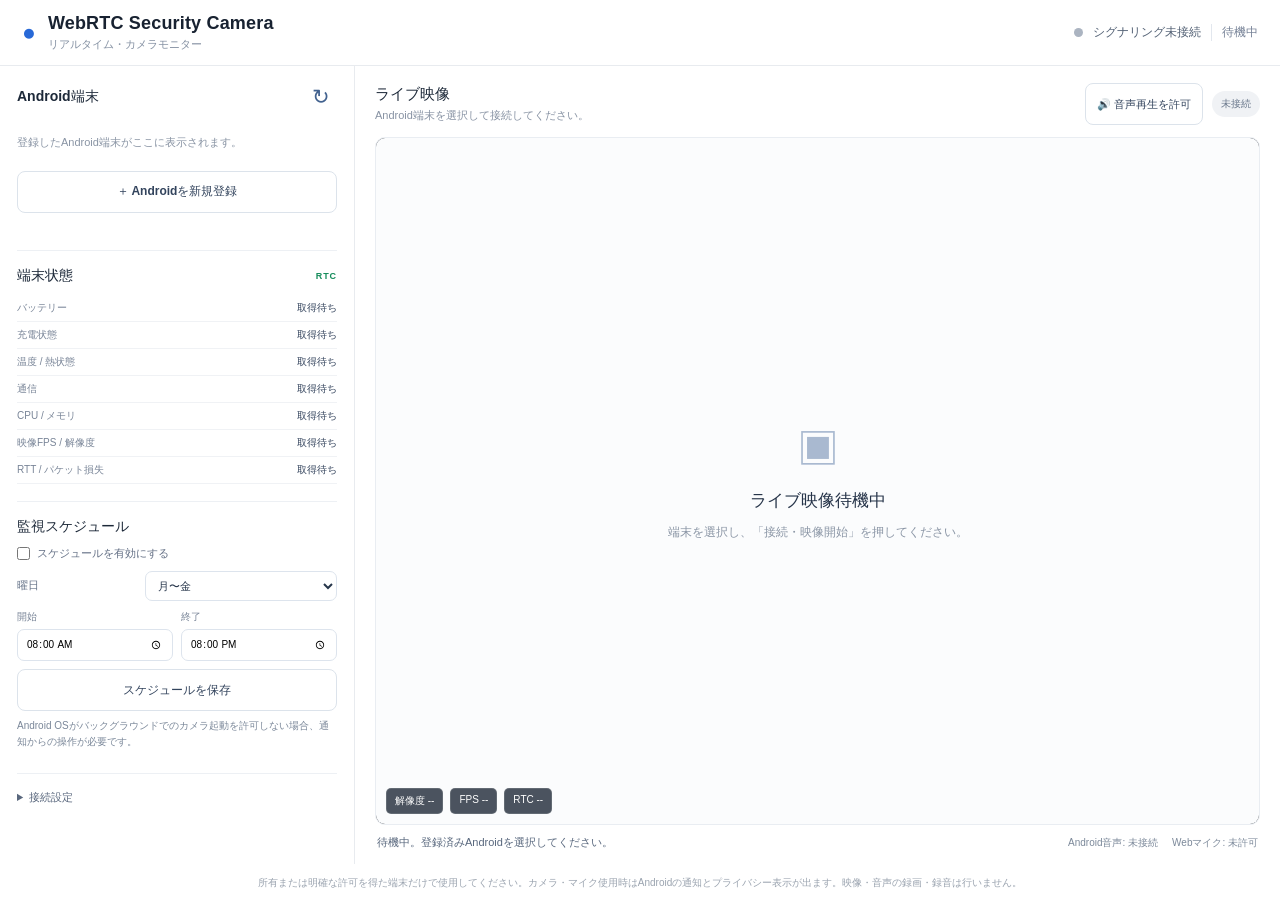
==== commit 3cf62743: "Add separate Android microphone mute control" ====
--- a/web/index.html
+++ b/web/index.html
@@ -34,7 +34,8 @@
 
       <div class="control-grid">
         <button id="switchCamera" class="button button-light" type="button" disabled>↻ カメラ切替</button>
-        <button id="muteRemote" class="button button-light" type="button">🔊 音声ミュート</button>
+        <button id="muteRemote" class="button button-light" type="button">🔊 受信音声ミュート</button>
+        <button id="muteAndroidMic" class="button button-light" type="button">🎙 Androidマイクミュート</button>
         <button id="fullscreen" class="button button-light" type="button">⛶ 全画面</button>
         <button id="statusRequest" class="button button-light" type="button">端末状態更新</button>
       </div>
--- a/web/style.css
+++ b/web/style.css
@@ -1,39 +1,43 @@
-:root{font-family:-apple-system,BlinkMacSystemFont,"Segoe UI","Noto Sans JP",sans-serif;color:#172033;background:#fff;font-synthesis:none;text-rendering:optimizeLegibility}
+:root{font-family:-apple-system,BlinkMacSystemFont,"Segoe UI","Noto Sans JP",sans-serif;color:#182231;background:#fff;font-synthesis:none;text-rendering:optimizeLegibility}
 *{box-sizing:border-box}
-body{margin:0;min-height:100vh;background:#fff}
+html,body{margin:0;min-height:100%;background:#fff}
+body{min-height:100vh}
 button,input,select{font:inherit}
-button{cursor:pointer;min-height:40px}
-button:disabled{opacity:.45;cursor:not-allowed}
-.topbar{height:68px;padding:0 22px;border-bottom:1px solid #e6eaf0;display:flex;align-items:center;justify-content:space-between;background:#fff}
-.brand{display:flex;align-items:center;gap:12px}.brand-mark{font-size:22px;color:#2563eb}.brand h1{font-size:18px;line-height:1.15;margin:0;font-weight:750;letter-spacing:.01em}.brand p{font-size:11px;color:#8490a2;margin:4px 0 0}
-.top-status{display:flex;align-items:center;gap:10px;font-size:12px;color:#526074}.top-status strong{font-weight:650}.status-dot{width:9px;height:9px;border-radius:50%;background:#aab3c0}.status-dot.online{background:#16a36a}.status-dot.error{background:#dc5353}#connectionState{border-left:1px solid #e2e7ee;padding-left:10px;color:#758196}
-.layout{display:grid;grid-template-columns:320px minmax(0,1fr);min-height:calc(100vh - 111px)}
-.sidebar{border-right:1px solid #e6eaf0;background:#fff;padding:16px 17px 28px;overflow:auto;max-height:calc(100vh - 68px)}
-.side-section{padding:0 0 18px;margin-bottom:17px;border-bottom:1px solid #edf0f4}.side-section:last-child{border-bottom:0}
-h2{font-size:14px;font-weight:720;margin:0;color:#1c2738}h3{font-size:13px;margin:0 0 8px;color:#344155}
-.section-heading{display:flex;align-items:center;justify-content:space-between;margin:0 0 11px}.icon-button,.text-button{border:0;background:transparent;color:#42628f;padding:4px 7px;font-size:13px;min-height:28px}.icon-button{font-size:21px}
+button{cursor:pointer;min-height:42px}
+button:disabled{opacity:.42;cursor:not-allowed}
+.topbar{height:66px;padding:0 22px;border-bottom:1px solid #e8ebef;display:flex;align-items:center;justify-content:space-between;background:#fff}
+.brand{display:flex;align-items:center;gap:12px}.brand-mark{font-size:23px;color:#2869d7}.brand h1{font-size:18px;line-height:1.15;margin:0;font-weight:760;letter-spacing:.01em}.brand p{font-size:11px;color:#8490a2;margin:4px 0 0}
+.top-status{display:flex;align-items:center;gap:10px;font-size:12px;color:#526074}.top-status strong{font-weight:650}.status-dot{width:9px;height:9px;border-radius:50%;background:#abb4c1}.status-dot.online{background:#149765}.status-dot.error{background:#d74f4f}#connectionState{border-left:1px solid #e2e7ee;padding-left:10px;color:#758196}
+.layout{display:grid;grid-template-columns:340px minmax(0,1fr);min-height:calc(100vh - 103px)}
+.sidebar{border-right:1px solid #e8ebef;background:#fff;padding:15px 17px 26px;overflow-y:auto;max-height:calc(100vh - 66px)}
+.side-section{padding:0 0 17px;margin-bottom:16px;border-bottom:1px solid #edf0f4}.side-section:last-child{border-bottom:0}
+h2{font-size:14px;font-weight:730;margin:0;color:#1d2939}h3{font-size:13px;margin:0 0 8px;color:#344155}
+.section-heading{display:flex;align-items:center;justify-content:space-between;margin:0 0 10px}.icon-button,.text-button{border:0;background:transparent;color:#42628f;padding:4px 7px;font-size:13px;min-height:28px}.icon-button{font-size:21px}
 .devices{display:grid;gap:8px}.device{border:1px solid #e4e9f0;border-radius:9px;padding:10px 11px;display:flex;align-items:center;justify-content:space-between;gap:8px;background:#fff}.device.selected{border-color:#8fb5f5;background:#f7faff}.device strong{display:block;font-size:12px;font-weight:700}.device small{display:block;color:#8994a4;font-size:10px;margin-top:4px}.device button{border:1px solid #dce3ed;background:#fff;border-radius:7px;padding:6px 9px;color:#34445e;font-size:11px;min-height:32px}
 .empty{color:#8994a4;font-size:11px;line-height:1.6}
-.button{border:1px solid #dce3eb;border-radius:8px;padding:9px 11px;font-size:12px;font-weight:650;background:#fff;color:#26364e;transition:background .15s,border-color .15s}.button:hover:not(:disabled){background:#f5f8fc;border-color:#c6d3e3}.button-primary{background:#2366d1;color:#fff;border-color:#2366d1}.button-primary:hover:not(:disabled){background:#1d56b5}.button-danger{background:#fff7f7;color:#b84242;border-color:#f0d0d0}.button-light{background:#fff;color:#33445d}.full{width:100%;margin-top:9px}
+.button{border:1px solid #dce3eb;border-radius:8px;padding:9px 11px;font-size:12px;font-weight:670;background:#fff;color:#26364e;transition:background .15s,border-color .15s}.button:hover:not(:disabled){background:#f5f8fc;border-color:#c6d3e3}.button-primary{background:#2366d1;color:#fff;border-color:#2366d1}.button-primary:hover:not(:disabled){background:#1d56b5}.button-danger{background:#fff7f7;color:#b84242;border-color:#f0d0d0}.button-light{background:#fff;color:#33445d}.full{width:100%;margin-top:8px}.start-button{min-height:48px}
 .control-grid{display:grid;grid-template-columns:1fr 1fr;gap:7px;margin-top:9px}.control-grid button{font-size:11px;padding:8px 5px}
 .pair-result{margin-top:10px;padding:12px;border-radius:9px;background:#f3f7ff;border:1px solid #d9e5fa;text-align:center}.pair-result span,.pair-result small{display:block;color:#67758a;font-size:10px}.pair-result strong{display:block;font-size:26px;letter-spacing:.22em;color:#1e5dbb;margin:5px 0}.pair-result small{margin-top:3px}
 .message{font-size:11px;line-height:1.5;color:#2563bd;min-height:12px;margin:8px 0 0;overflow-wrap:anywhere}
 .side-divider{height:1px;background:#edf0f4;margin:14px 0}
-.setting-row{display:flex;align-items:center;justify-content:space-between;gap:8px;margin:9px 0}.setting-row label,.advanced label{font-size:11px;color:#68758a}.setting-row select{width:58%;min-width:0;border:1px solid #dde4ed;border-radius:7px;background:#fff;padding:7px 8px;font-size:11px;color:#27364b}
-.mic-row{display:flex;align-items:center;justify-content:space-between;gap:8px;margin:8px 0}.mic-state{font-size:11px;color:#7a8799}.mic-state.allowed{color:#16845a}.ptt-button{width:100%;height:48px;border-radius:9px;border:1px solid #b9cbe4;background:#eff5ff;color:#2157a7;font-weight:750;font-size:14px;touch-action:none;user-select:none}.ptt-button.active{background:#dceaff;border-color:#2c6fd5;color:#174e9e;box-shadow:0 0 0 3px #e6f0ff}
-.small-note{font-size:10px;line-height:1.55;color:#8390a1;margin:7px 0 0}.telemetry{margin:5px 0 0}.telemetry div{display:flex;justify-content:space-between;gap:8px;padding:6px 0;border-bottom:1px solid #f0f2f5}.telemetry div:last-child{border-bottom:0}.telemetry dt{font-size:10px;color:#8490a0}.telemetry dd{font-size:10px;color:#34445a;font-weight:650;margin:0;text-align:right}
-.live-label{font-size:9px;font-weight:750;letter-spacing:.12em;color:#199464;background:#eaf8f1;border-radius:99px;padding:4px 7px}
-.warning{font-size:10px;color:#a34726;background:#fff5ed;border:1px solid #ffe0cb;padding:8px;border-radius:7px;margin:9px 0 0}
-.check-row{display:flex;align-items:center;gap:7px;font-size:11px;color:#536176;margin:8px 0}.check-row input{accent-color:#2868ca}
-.time-row{display:flex;gap:9px}.time-row label{flex:1;font-size:10px;color:#748196}.time-row input{display:block;width:100%;margin-top:5px;border:1px solid #dde4ed;border-radius:7px;padding:7px;background:white;color:#33445a}
-.advanced summary{font-size:12px;font-weight:700;color:#526176;cursor:pointer}.advanced input{width:100%;border:1px solid #dce3ed;border-radius:7px;padding:8px;font-size:10px;margin-top:6px}
-.viewer{min-width:0;padding:20px 22px 13px;display:flex;flex-direction:column;max-height:calc(100vh - 68px)}.viewer-heading{display:flex;align-items:center;justify-content:space-between;gap:14px;margin-bottom:13px}.viewer-heading h2{font-size:16px}.viewer-heading p{margin:4px 0 0;font-size:11px;color:#8792a2}.viewer-actions{display:flex;align-items:center;gap:8px;flex-wrap:wrap}.media-badge{white-space:nowrap;border:1px solid #e0e6ef;padding:6px 9px;border-radius:99px;color:#6f7e92;font-size:10px;background:#fff}
-.video-frame{position:relative;flex:1;min-height:280px;max-height:calc(100vh - 205px);overflow:hidden;border:1px solid #e0e5ec;border-radius:12px;background:#f6f8fb;display:flex;align-items:center;justify-content:center}
-#remoteVideo{display:block;width:100%;height:100%;max-height:calc(100vh - 205px);object-fit:contain;background:#0c1118}
-.video-placeholder{position:absolute;inset:0;display:flex;flex-direction:column;align-items:center;justify-content:center;gap:10px;background:#f7f9fc;color:#9aa5b5;pointer-events:none}.video-placeholder[hidden]{display:none}.camera-icon{font-size:46px;color:#bac5d2}.video-placeholder strong{font-size:14px;color:#65748a}.video-placeholder span{font-size:11px}
-.video-overlay{position:absolute;left:12px;bottom:12px;display:flex;gap:7px;pointer-events:none}.video-overlay span,.stale-badge{font-size:10px;color:#fff;background:#172033b8;padding:5px 8px;border-radius:5px}.stale-badge{position:absolute;top:12px;left:12px;background:#a33d3d}
-.viewer-footer{min-height:49px;display:flex;align-items:center;justify-content:space-between;gap:12px}.viewer-footer p{font-size:11px;color:#68768b;line-height:1.5;margin:8px 0}.audio-status{display:flex;gap:12px;justify-content:flex-end;flex-wrap:wrap;font-size:10px;color:#8090a3}
-footer{border-top:1px solid #edf0f4;padding:10px 16px;text-align:center;color:#98a2b0;font-size:10px;line-height:1.5}
-@media(orientation:landscape) and (min-width:900px){.layout{grid-template-columns:310px minmax(0,1fr)}.sidebar{max-height:calc(100vh - 68px)}.viewer{height:calc(100vh - 68px)}}
-@media(max-width:850px){.layout{grid-template-columns:280px minmax(0,1fr)}.sidebar{padding:14px}.viewer{padding:14px}.video-frame{min-height:240px}}
-@media(max-width:640px){.topbar{height:58px;padding:0 13px}.top-status{gap:6px;font-size:10px}.top-status #connectionState{display:none}.layout{display:flex;flex-direction:column}.sidebar{order:2;max-height:none;border-right:0;border-top:1px solid #e6eaf0}.viewer{order:1;max-height:none;height:auto;padding:12px;min-height:340px}.video-frame{min-height:240px;max-height:55vh}.viewer-heading{margin-bottom:8px}.viewer-footer{align-items:flex-start;flex-direction:column;gap:2px}.audio-status{justify-content:flex-start}.sidebar{display:block}.side-section{margin-bottom:13px;padding-bottom:13px}}
+.setting-row{display:flex;align-items:center;justify-content:space-between;gap:8px;margin:9px 0}.setting-row label,.advanced label{font-size:11px;color:#68758a}.setting-row select{width:60%;min-width:0;border:1px solid #dde4ed;border-radius:7px;background:#fff;padding:7px 8px;font-size:11px;color:#27364b}
+.mic-row{display:flex;align-items:center;justify-content:space-between;gap:8px;margin:8px 0}.mic-state{font-size:11px;color:#7a8799}.mic-state.allowed{color:#16845a}
+.ptt-button{width:100%;height:52px;border-radius:9px;border:1px solid #b9cbe4;background:#eff5ff;color:#2157a7;font-weight:780;font-size:14px;touch-action:none;user-select:none;-webkit-user-select:none}.ptt-button.active{background:#dceaff;border-color:#2c6fd5;color:#164da0}
+.small-note{font-size:10px;color:#7a8799;line-height:1.55;margin:7px 0}.telemetry{margin:10px 0 0}.telemetry div{display:flex;justify-content:space-between;gap:10px;padding:6px 0;border-bottom:1px solid #f0f2f5}.telemetry dt{font-size:10px;color:#788497}.telemetry dd{font-size:10px;color:#34445d;margin:0;text-align:right;font-weight:650}
+.live-label{font-size:9px;letter-spacing:.1em;color:#178d5c;font-weight:800}.warning{font-size:11px;color:#ad5c13;background:#fff8ed;border:1px solid #f4dfc0;padding:9px;border-radius:7px;line-height:1.5}
+.check-row{display:flex;align-items:center;gap:7px;font-size:11px;color:#657186;margin:10px 0}.check-row input{margin:0}.time-row{display:grid;grid-template-columns:1fr 1fr;gap:8px}.time-row label{font-size:10px;color:#788497}.time-row input{width:100%;margin-top:5px;border:1px solid #dde4ed;border-radius:7px;padding:7px 8px}
+.advanced summary{font-size:11px;color:#59677d;cursor:pointer}.advanced input{width:100%;border:1px solid #dde4ed;border-radius:7px;padding:8px;margin-top:7px;font-size:11px}
+.viewer{min-width:0;display:flex;flex-direction:column;padding:17px 18px 14px;background:#fff}
+.viewer-heading{display:flex;justify-content:space-between;align-items:center;gap:12px;margin:0 0 12px}.viewer-heading h2{font-size:15px}.viewer-heading p{margin:4px 0 0;font-size:11px;color:#8792a3}.viewer-actions{display:flex;align-items:center;gap:9px}.viewer-actions .button{font-size:11px;white-space:nowrap}
+.media-badge{font-size:10px;padding:6px 9px;border-radius:30px;background:#f0f2f5;color:#69778b;white-space:nowrap}
+.video-frame{position:relative;flex:1;min-height:360px;max-height:calc(100vh - 160px);height:calc(100vh - 165px);border:1px solid #e9edf2;border-radius:10px;background:#111923;overflow:hidden;display:flex;align-items:center;justify-content:center}
+#remoteVideo{display:block;width:100%;height:100%;object-fit:contain;background:#111923}
+.video-placeholder{position:absolute;inset:0;display:flex;flex-direction:column;align-items:center;justify-content:center;gap:12px;background:#fbfcfd;color:#4b596d;text-align:center;padding:18px}.video-placeholder[hidden]{display:none}.video-placeholder strong{font-size:17px;color:#263449}.video-placeholder span{font-size:12px;color:#8a95a5}.camera-icon{font-size:42px;color:#a9b9d0}
+.video-overlay{position:absolute;bottom:10px;left:10px;right:10px;display:flex;gap:7px;pointer-events:none}.video-overlay span{font-size:10px;color:#fff;background:#0c1726bb;border:1px solid #ffffff22;padding:5px 8px;border-radius:5px}
+.stale-badge{position:absolute;top:12px;left:50%;transform:translateX(-50%);background:#a33535;color:#fff;padding:8px 13px;border-radius:6px;font-size:11px;font-weight:700;z-index:3}.stale-badge[hidden]{display:none}
+.viewer-footer{padding:10px 2px 0;display:flex;flex-wrap:wrap;align-items:center;justify-content:space-between;gap:8px}.viewer-footer p{font-size:11px;color:#58677d;margin:0}.audio-status{display:flex;gap:14px;flex-wrap:wrap}.audio-status span{font-size:10px;color:#7c899a}
+footer{text-align:center;color:#9aa3af;font-size:10px;padding:12px 8px 16px}
+@media(min-width:1100px){.layout{grid-template-columns:355px minmax(0,1fr)}.viewer{padding:17px 20px 14px}.video-frame{min-height:480px}}
+@media(max-width:800px){.layout{grid-template-columns:285px minmax(0,1fr)}.sidebar{padding:13px 12px}.viewer{padding:13px}.video-frame{min-height:310px;height:calc(100vh - 155px)}}
+@media(max-width:640px){.topbar{height:58px;padding:0 12px}.brand h1{font-size:15px}.brand p{font-size:9px}.top-status{gap:6px;font-size:10px}.layout{display:flex;flex-direction:column}.sidebar{max-height:none;overflow:visible;border-right:0;border-bottom:1px solid #e8ebef}.viewer{min-height:55vh}.video-frame{height:54vh;min-height:260px;max-height:none}.viewer-heading h2{font-size:13px}.viewer-actions .button{padding:7px;font-size:10px}footer{font-size:9px}}
+@media(orientation:landscape) and (max-height:520px) and (min-width:641px){.topbar{height:52px}.layout{min-height:calc(100vh - 80px)}.sidebar{max-height:calc(100vh - 52px)}.viewer{padding:10px 14px}.viewer-heading{margin-bottom:7px}.video-frame{height:calc(100vh - 120px);min-height:220px}.viewer-footer{padding-top:6px}footer{padding:5px}}
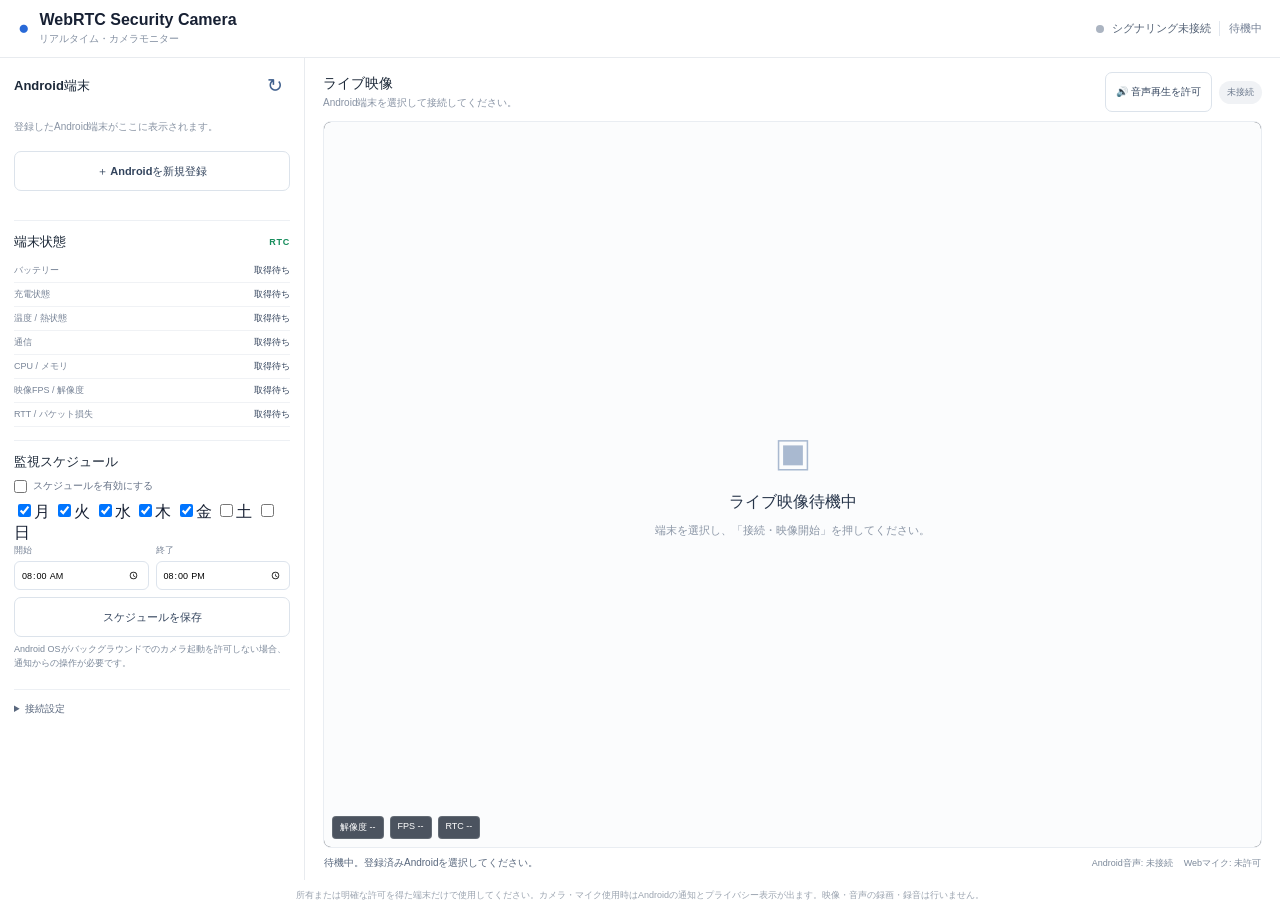
==== commit 2c38ec5c: "Support schedule selection for each weekday" ====
--- a/web/index.html
+++ b/web/index.html
@@ -71,7 +71,15 @@
     <section class="side-section">
       <h2>監視スケジュール</h2>
       <label class="check-row"><input id="scheduleEnabled" type="checkbox"> スケジュールを有効にする</label>
-      <div class="setting-row"><label for="scheduleDays">曜日</label><select id="scheduleDays"><option value="weekdays">月〜金</option><option value="weekend">土・日</option><option value="everyday">毎日</option></select></div>
+      <div class="day-select" id="scheduleDays">
+        <label><input type="checkbox" name="scheduleDay" value="MON" checked>月</label>
+        <label><input type="checkbox" name="scheduleDay" value="TUE" checked>火</label>
+        <label><input type="checkbox" name="scheduleDay" value="WED" checked>水</label>
+        <label><input type="checkbox" name="scheduleDay" value="THU" checked>木</label>
+        <label><input type="checkbox" name="scheduleDay" value="FRI" checked>金</label>
+        <label><input type="checkbox" name="scheduleDay" value="SAT">土</label>
+        <label><input type="checkbox" name="scheduleDay" value="SUN">日</label>
+      </div>
       <div class="time-row"><label>開始 <input id="scheduleStart" type="time" value="08:00"></label><label>終了 <input id="scheduleEnd" type="time" value="20:00"></label></div>
       <button id="saveSchedule" class="button button-light full" type="button">スケジュールを保存</button>
       <p class="small-note">Android OSがバックグラウンドでのカメラ起動を許可しない場合、通知からの操作が必要です。</p>
--- a/web/style.css
+++ b/web/style.css
@@ -1,43 +1,44 @@
-:root{font-family:-apple-system,BlinkMacSystemFont,"Segoe UI","Noto Sans JP",sans-serif;color:#182231;background:#fff;font-synthesis:none;text-rendering:optimizeLegibility}
+:root{font-family:-apple-system,BlinkMacSystemFont,"Segoe UI","Noto Sans JP",sans-serif;color:#172033;background:#fff;font-synthesis:none;text-rendering:optimizeLegibility}
 *{box-sizing:border-box}
 html,body{margin:0;min-height:100%;background:#fff}
 body{min-height:100vh}
 button,input,select{font:inherit}
-button{cursor:pointer;min-height:42px}
-button:disabled{opacity:.42;cursor:not-allowed}
-.topbar{height:66px;padding:0 22px;border-bottom:1px solid #e8ebef;display:flex;align-items:center;justify-content:space-between;background:#fff}
-.brand{display:flex;align-items:center;gap:12px}.brand-mark{font-size:23px;color:#2869d7}.brand h1{font-size:18px;line-height:1.15;margin:0;font-weight:760;letter-spacing:.01em}.brand p{font-size:11px;color:#8490a2;margin:4px 0 0}
-.top-status{display:flex;align-items:center;gap:10px;font-size:12px;color:#526074}.top-status strong{font-weight:650}.status-dot{width:9px;height:9px;border-radius:50%;background:#abb4c1}.status-dot.online{background:#149765}.status-dot.error{background:#d74f4f}#connectionState{border-left:1px solid #e2e7ee;padding-left:10px;color:#758196}
-.layout{display:grid;grid-template-columns:340px minmax(0,1fr);min-height:calc(100vh - 103px)}
-.sidebar{border-right:1px solid #e8ebef;background:#fff;padding:15px 17px 26px;overflow-y:auto;max-height:calc(100vh - 66px)}
-.side-section{padding:0 0 17px;margin-bottom:16px;border-bottom:1px solid #edf0f4}.side-section:last-child{border-bottom:0}
-h2{font-size:14px;font-weight:730;margin:0;color:#1d2939}h3{font-size:13px;margin:0 0 8px;color:#344155}
-.section-heading{display:flex;align-items:center;justify-content:space-between;margin:0 0 10px}.icon-button,.text-button{border:0;background:transparent;color:#42628f;padding:4px 7px;font-size:13px;min-height:28px}.icon-button{font-size:21px}
-.devices{display:grid;gap:8px}.device{border:1px solid #e4e9f0;border-radius:9px;padding:10px 11px;display:flex;align-items:center;justify-content:space-between;gap:8px;background:#fff}.device.selected{border-color:#8fb5f5;background:#f7faff}.device strong{display:block;font-size:12px;font-weight:700}.device small{display:block;color:#8994a4;font-size:10px;margin-top:4px}.device button{border:1px solid #dce3ed;background:#fff;border-radius:7px;padding:6px 9px;color:#34445e;font-size:11px;min-height:32px}
-.empty{color:#8994a4;font-size:11px;line-height:1.6}
-.button{border:1px solid #dce3eb;border-radius:8px;padding:9px 11px;font-size:12px;font-weight:670;background:#fff;color:#26364e;transition:background .15s,border-color .15s}.button:hover:not(:disabled){background:#f5f8fc;border-color:#c6d3e3}.button-primary{background:#2366d1;color:#fff;border-color:#2366d1}.button-primary:hover:not(:disabled){background:#1d56b5}.button-danger{background:#fff7f7;color:#b84242;border-color:#f0d0d0}.button-light{background:#fff;color:#33445d}.full{width:100%;margin-top:8px}.start-button{min-height:48px}
-.control-grid{display:grid;grid-template-columns:1fr 1fr;gap:7px;margin-top:9px}.control-grid button{font-size:11px;padding:8px 5px}
-.pair-result{margin-top:10px;padding:12px;border-radius:9px;background:#f3f7ff;border:1px solid #d9e5fa;text-align:center}.pair-result span,.pair-result small{display:block;color:#67758a;font-size:10px}.pair-result strong{display:block;font-size:26px;letter-spacing:.22em;color:#1e5dbb;margin:5px 0}.pair-result small{margin-top:3px}
-.message{font-size:11px;line-height:1.5;color:#2563bd;min-height:12px;margin:8px 0 0;overflow-wrap:anywhere}
-.side-divider{height:1px;background:#edf0f4;margin:14px 0}
-.setting-row{display:flex;align-items:center;justify-content:space-between;gap:8px;margin:9px 0}.setting-row label,.advanced label{font-size:11px;color:#68758a}.setting-row select{width:60%;min-width:0;border:1px solid #dde4ed;border-radius:7px;background:#fff;padding:7px 8px;font-size:11px;color:#27364b}
-.mic-row{display:flex;align-items:center;justify-content:space-between;gap:8px;margin:8px 0}.mic-state{font-size:11px;color:#7a8799}.mic-state.allowed{color:#16845a}
-.ptt-button{width:100%;height:52px;border-radius:9px;border:1px solid #b9cbe4;background:#eff5ff;color:#2157a7;font-weight:780;font-size:14px;touch-action:none;user-select:none;-webkit-user-select:none}.ptt-button.active{background:#dceaff;border-color:#2c6fd5;color:#164da0}
-.small-note{font-size:10px;color:#7a8799;line-height:1.55;margin:7px 0}.telemetry{margin:10px 0 0}.telemetry div{display:flex;justify-content:space-between;gap:10px;padding:6px 0;border-bottom:1px solid #f0f2f5}.telemetry dt{font-size:10px;color:#788497}.telemetry dd{font-size:10px;color:#34445d;margin:0;text-align:right;font-weight:650}
-.live-label{font-size:9px;letter-spacing:.1em;color:#178d5c;font-weight:800}.warning{font-size:11px;color:#ad5c13;background:#fff8ed;border:1px solid #f4dfc0;padding:9px;border-radius:7px;line-height:1.5}
-.check-row{display:flex;align-items:center;gap:7px;font-size:11px;color:#657186;margin:10px 0}.check-row input{margin:0}.time-row{display:grid;grid-template-columns:1fr 1fr;gap:8px}.time-row label{font-size:10px;color:#788497}.time-row input{width:100%;margin-top:5px;border:1px solid #dde4ed;border-radius:7px;padding:7px 8px}
-.advanced summary{font-size:11px;color:#59677d;cursor:pointer}.advanced input{width:100%;border:1px solid #dde4ed;border-radius:7px;padding:8px;margin-top:7px;font-size:11px}
-.viewer{min-width:0;display:flex;flex-direction:column;padding:17px 18px 14px;background:#fff}
-.viewer-heading{display:flex;justify-content:space-between;align-items:center;gap:12px;margin:0 0 12px}.viewer-heading h2{font-size:15px}.viewer-heading p{margin:4px 0 0;font-size:11px;color:#8792a3}.viewer-actions{display:flex;align-items:center;gap:9px}.viewer-actions .button{font-size:11px;white-space:nowrap}
-.media-badge{font-size:10px;padding:6px 9px;border-radius:30px;background:#f0f2f5;color:#69778b;white-space:nowrap}
-.video-frame{position:relative;flex:1;min-height:360px;max-height:calc(100vh - 160px);height:calc(100vh - 165px);border:1px solid #e9edf2;border-radius:10px;background:#111923;overflow:hidden;display:flex;align-items:center;justify-content:center}
-#remoteVideo{display:block;width:100%;height:100%;object-fit:contain;background:#111923}
-.video-placeholder{position:absolute;inset:0;display:flex;flex-direction:column;align-items:center;justify-content:center;gap:12px;background:#fbfcfd;color:#4b596d;text-align:center;padding:18px}.video-placeholder[hidden]{display:none}.video-placeholder strong{font-size:17px;color:#263449}.video-placeholder span{font-size:12px;color:#8a95a5}.camera-icon{font-size:42px;color:#a9b9d0}
-.video-overlay{position:absolute;bottom:10px;left:10px;right:10px;display:flex;gap:7px;pointer-events:none}.video-overlay span{font-size:10px;color:#fff;background:#0c1726bb;border:1px solid #ffffff22;padding:5px 8px;border-radius:5px}
-.stale-badge{position:absolute;top:12px;left:50%;transform:translateX(-50%);background:#a33535;color:#fff;padding:8px 13px;border-radius:6px;font-size:11px;font-weight:700;z-index:3}.stale-badge[hidden]{display:none}
-.viewer-footer{padding:10px 2px 0;display:flex;flex-wrap:wrap;align-items:center;justify-content:space-between;gap:8px}.viewer-footer p{font-size:11px;color:#58677d;margin:0}.audio-status{display:flex;gap:14px;flex-wrap:wrap}.audio-status span{font-size:10px;color:#7c899a}
-footer{text-align:center;color:#9aa3af;font-size:10px;padding:12px 8px 16px}
-@media(min-width:1100px){.layout{grid-template-columns:355px minmax(0,1fr)}.viewer{padding:17px 20px 14px}.video-frame{min-height:480px}}
-@media(max-width:800px){.layout{grid-template-columns:285px minmax(0,1fr)}.sidebar{padding:13px 12px}.viewer{padding:13px}.video-frame{min-height:310px;height:calc(100vh - 155px)}}
-@media(max-width:640px){.topbar{height:58px;padding:0 12px}.brand h1{font-size:15px}.brand p{font-size:9px}.top-status{gap:6px;font-size:10px}.layout{display:flex;flex-direction:column}.sidebar{max-height:none;overflow:visible;border-right:0;border-bottom:1px solid #e8ebef}.viewer{min-height:55vh}.video-frame{height:54vh;min-height:260px;max-height:none}.viewer-heading h2{font-size:13px}.viewer-actions .button{padding:7px;font-size:10px}footer{font-size:9px}}
-@media(orientation:landscape) and (max-height:520px) and (min-width:641px){.topbar{height:52px}.layout{min-height:calc(100vh - 80px)}.sidebar{max-height:calc(100vh - 52px)}.viewer{padding:10px 14px}.viewer-heading{margin-bottom:7px}.video-frame{height:calc(100vh - 120px);min-height:220px}.viewer-footer{padding-top:6px}footer{padding:5px}}
+button{cursor:pointer;min-height:40px}
+button:disabled{opacity:.4;cursor:not-allowed}
+.topbar{height:58px;padding:0 18px;border-bottom:1px solid #e8ebef;display:flex;align-items:center;justify-content:space-between;background:#fff}
+.brand{display:flex;align-items:center;gap:10px}.brand-mark{font-size:19px;color:#2869d7}.brand h1{font-size:16px;line-height:1.15;margin:0;font-weight:720}.brand p{font-size:10px;color:#8490a2;margin:3px 0 0}
+.top-status{display:flex;align-items:center;gap:8px;font-size:11px;color:#526074}.top-status strong{font-weight:650}.status-dot{width:8px;height:8px;border-radius:50%;background:#abb4c1}.status-dot.online{background:#149765}.status-dot.error{background:#d74f4f}#connectionState{border-left:1px solid #e2e7ee;padding-left:9px;color:#758196}
+.layout{display:grid;grid-template-columns:290px minmax(0,1fr);min-height:calc(100vh - 78px)}
+.sidebar{border-right:1px solid #e8ebef;background:#fff;padding:12px 14px 20px;overflow-y:auto;max-height:calc(100vh - 58px)}
+.side-section{padding:0 0 13px;margin-bottom:12px;border-bottom:1px solid #edf0f4}.side-section:last-child{border-bottom:0}
+h2{font-size:13px;font-weight:720;margin:0;color:#1d2939}h3{font-size:12px;margin:0 0 7px;color:#344155}
+.section-heading{display:flex;align-items:center;justify-content:space-between;margin:0 0 8px}.icon-button,.text-button{border:0;background:transparent;color:#42628f;padding:4px 7px;font-size:12px;min-height:26px}.icon-button{font-size:19px}
+.devices{display:grid;gap:6px}.device{border:1px solid #e4e9f0;border-radius:7px;padding:8px;display:flex;align-items:center;justify-content:space-between;gap:7px;background:#fff}.device.selected{border-color:#8fb5f5;background:#f7faff}.device strong{display:block;font-size:11px;font-weight:700}.device small{display:block;color:#8994a4;font-size:9px;margin-top:3px}.device button{border:1px solid #dce3ed;background:#fff;border-radius:6px;padding:5px 8px;color:#34445e;font-size:10px;min-height:29px}
+.empty{color:#8994a4;font-size:10px;line-height:1.5}
+.button{border:1px solid #dce3eb;border-radius:7px;padding:8px 10px;font-size:11px;font-weight:660;background:#fff;color:#26364e}.button:hover:not(:disabled){background:#f5f8fc}.button-primary{background:#2366d1;color:#fff;border-color:#2366d1}.button-primary:hover:not(:disabled){background:#1d56b5}.button-danger{background:#fff7f7;color:#b84242;border-color:#f0d0d0}.button-light{background:#fff;color:#33445d}.full{width:100%;margin-top:7px}.start-button{min-height:43px}
+.control-grid{display:grid;grid-template-columns:1fr 1fr;gap:6px;margin-top:8px}.control-grid button{font-size:10px;padding:7px 4px}
+.pair-result{margin-top:8px;padding:10px;border-radius:7px;background:#f3f7ff;border:1px solid #d9e5fa;text-align:center}.pair-result span,.pair-result small{display:block;color:#67758a;font-size:9px}.pair-result strong{display:block;font-size:23px;letter-spacing:.2em;color:#1e5dbb;margin:4px 0}
+.message{font-size:10px;line-height:1.45;color:#2563bd;min-height:10px;margin:6px 0 0;overflow-wrap:anywhere}
+.side-divider{height:1px;background:#edf0f4;margin:11px 0}
+.setting-row{display:flex;align-items:center;justify-content:space-between;gap:7px;margin:7px 0}.setting-row label,.advanced label{font-size:10px;color:#68758a}.setting-row select{width:61%;min-width:0;border:1px solid #dde4ed;border-radius:6px;background:#fff;padding:6px 7px;font-size:10px;color:#27364b}
+.mic-row{display:flex;align-items:center;justify-content:space-between;gap:7px;margin:7px 0}.mic-state{font-size:10px;color:#7a8799}.mic-state.allowed{color:#16845a}
+.ptt-button{width:100%;height:45px;border-radius:7px;border:1px solid #b9cbe4;background:#eff5ff;color:#2157a7;font-weight:760;font-size:12px;touch-action:none;user-select:none;-webkit-user-select:none}.ptt-button.active{background:#dceaff;border-color:#2c6fd5;color:#164da0}
+.small-note{font-size:9px;color:#7a8799;line-height:1.5;margin:6px 0}
+.telemetry{margin:8px 0 0}.telemetry div{display:flex;justify-content:space-between;gap:8px;padding:5px 0;border-bottom:1px solid #f0f2f5}.telemetry dt{font-size:9px;color:#788497}.telemetry dd{font-size:9px;color:#34445d;margin:0;text-align:right;font-weight:650}
+.live-label{font-size:9px;letter-spacing:.08em;color:#178d5c;font-weight:800}.warning{font-size:10px;color:#ad5c13;background:#fff8ed;border:1px solid #f4dfc0;padding:8px;border-radius:6px;line-height:1.45}
+.check-row{display:flex;align-items:center;gap:6px;font-size:10px;color:#657186;margin:8px 0}.check-row input{margin:0}.time-row{display:grid;grid-template-columns:1fr 1fr;gap:7px}.time-row label{font-size:9px;color:#788497}.time-row input{width:100%;margin-top:4px;border:1px solid #dde4ed;border-radius:6px;padding:6px}
+.advanced summary{font-size:10px;color:#59677d;cursor:pointer}.advanced input{width:100%;border:1px solid #dde4ed;border-radius:6px;padding:7px;margin-top:6px;font-size:10px}
+.viewer{min-width:0;display:flex;flex-direction:column;padding:13px 16px 10px;background:#fff}
+.viewer-heading{display:flex;justify-content:space-between;align-items:center;gap:10px;margin:0 0 9px}.viewer-heading h2{font-size:14px}.viewer-heading p{margin:3px 0 0;font-size:10px;color:#8792a3}.viewer-actions{display:flex;align-items:center;gap:7px}.viewer-actions .button{font-size:10px;white-space:nowrap}
+.media-badge{font-size:9px;padding:5px 8px;border-radius:20px;background:#f0f2f5;color:#69778b;white-space:nowrap}
+.video-frame{position:relative;flex:1;min-height:300px;max-height:calc(100vh - 132px);height:calc(100vh - 135px);border:1px solid #e9edf2;border-radius:8px;background:#101722;overflow:hidden;display:flex;align-items:center;justify-content:center}
+#remoteVideo{display:block;width:100%;height:100%;object-fit:contain;background:#101722}
+.video-placeholder{position:absolute;inset:0;display:flex;flex-direction:column;align-items:center;justify-content:center;gap:10px;background:#fbfcfd;color:#4b596d;text-align:center;padding:16px}.video-placeholder[hidden]{display:none}.video-placeholder strong{font-size:16px;color:#263449}.video-placeholder span{font-size:11px;color:#8a95a5}.camera-icon{font-size:38px;color:#a9b9d0}
+.video-overlay{position:absolute;bottom:8px;left:8px;right:8px;display:flex;gap:6px;pointer-events:none}.video-overlay span{font-size:9px;color:#fff;background:#0c1726bb;border:1px solid #ffffff22;padding:4px 7px;border-radius:4px}
+.stale-badge{position:absolute;top:10px;left:50%;transform:translateX(-50%);background:#a33535;color:#fff;padding:7px 11px;border-radius:5px;font-size:10px;font-weight:700;z-index:3}.stale-badge[hidden]{display:none}
+.viewer-footer{padding:8px 1px 0;display:flex;flex-wrap:wrap;align-items:center;justify-content:space-between;gap:7px}.viewer-footer p{font-size:10px;color:#58677d;margin:0}.audio-status{display:flex;gap:11px;flex-wrap:wrap}.audio-status span{font-size:9px;color:#7c899a}
+footer{text-align:center;color:#9aa3af;font-size:9px;padding:9px 8px 12px}
+@media(min-width:1100px){.layout{grid-template-columns:305px minmax(0,1fr)}.viewer{padding:14px 18px 10px}.video-frame{min-height:420px}}
+@media(max-width:800px){.layout{grid-template-columns:260px minmax(0,1fr)}.sidebar{padding:11px}.viewer{padding:11px}.video-frame{min-height:280px;height:calc(100vh - 130px)}}
+@media(max-width:640px){.topbar{height:54px;padding:0 10px}.brand h1{font-size:14px}.brand p{font-size:9px}.top-status{gap:5px;font-size:9px}.layout{display:flex;flex-direction:column}.sidebar{max-height:none;overflow:visible;border-right:0;border-bottom:1px solid #e8ebef}.viewer{min-height:55vh}.video-frame{height:54vh;min-height:250px;max-height:none}.viewer-heading h2{font-size:12px}.viewer-actions .button{padding:6px;font-size:9px}footer{font-size:8px}}
+@media(orientation:landscape) and (max-height:520px) and (min-width:641px){.topbar{height:48px}.layout{min-height:calc(100vh - 68px)}.sidebar{max-height:calc(100vh - 48px)}.viewer{padding:8px 12px}.viewer-heading{margin-bottom:5px}.video-frame{height:calc(100vh - 105px);min-height:200px}.viewer-footer{padding-top:5px}footer{padding:3px}}
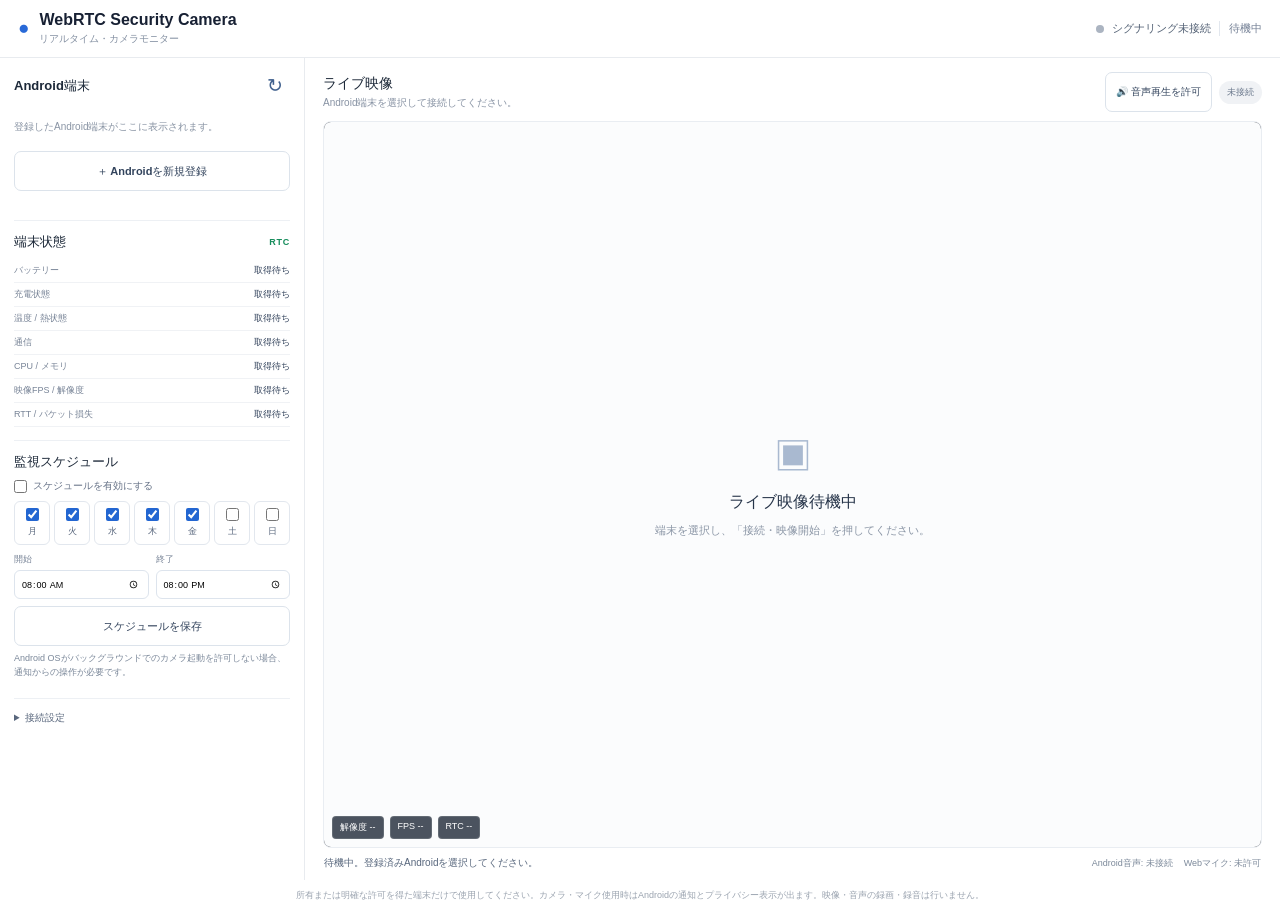
==== commit 2a241842: "Bust cached web app JavaScript after pairing fix" ====
--- a/web/index.html
+++ b/web/index.html
@@ -114,7 +114,7 @@
 
 <footer>所有または明確な許可を得た端末だけで使用してください。カメラ・マイク使用時はAndroidの通知とプライバシー表示が出ます。映像・音声の録画・録音は行いません。</footer>
 <script src="config.js?v=2.0.0"></script>
-<script src="app.js?v=2.0.0"></script>
+<script src="app.js?v=2.0.1"></script>
 <script>
 if ("serviceWorker" in navigator && location.protocol === "https:") {
   window.addEventListener("load", () => navigator.serviceWorker.register("./sw.js").catch(() => {}));
--- a/web/style.css
+++ b/web/style.css
@@ -26,7 +26,7 @@
 .small-note{font-size:9px;color:#7a8799;line-height:1.5;margin:6px 0}
 .telemetry{margin:8px 0 0}.telemetry div{display:flex;justify-content:space-between;gap:8px;padding:5px 0;border-bottom:1px solid #f0f2f5}.telemetry dt{font-size:9px;color:#788497}.telemetry dd{font-size:9px;color:#34445d;margin:0;text-align:right;font-weight:650}
 .live-label{font-size:9px;letter-spacing:.08em;color:#178d5c;font-weight:800}.warning{font-size:10px;color:#ad5c13;background:#fff8ed;border:1px solid #f4dfc0;padding:8px;border-radius:6px;line-height:1.45}
-.check-row{display:flex;align-items:center;gap:6px;font-size:10px;color:#657186;margin:8px 0}.check-row input{margin:0}.time-row{display:grid;grid-template-columns:1fr 1fr;gap:7px}.time-row label{font-size:9px;color:#788497}.time-row input{width:100%;margin-top:4px;border:1px solid #dde4ed;border-radius:6px;padding:6px}
+.check-row{display:flex;align-items:center;gap:6px;font-size:10px;color:#657186;margin:8px 0}.check-row input{margin:0}.day-select{display:grid;grid-template-columns:repeat(7,minmax(0,1fr));gap:4px;margin:8px 0}.day-select label{display:flex;flex-direction:column;align-items:center;gap:4px;padding:6px 1px;border:1px solid #e2e7ee;border-radius:6px;font-size:9px;color:#59677d}.day-select input{margin:0;accent-color:#2366d1}.time-row{display:grid;grid-template-columns:1fr 1fr;gap:7px}.time-row label{font-size:9px;color:#788497}.time-row input{width:100%;margin-top:4px;border:1px solid #dde4ed;border-radius:6px;padding:6px}
 .advanced summary{font-size:10px;color:#59677d;cursor:pointer}.advanced input{width:100%;border:1px solid #dde4ed;border-radius:6px;padding:7px;margin-top:6px;font-size:10px}
 .viewer{min-width:0;display:flex;flex-direction:column;padding:13px 16px 10px;background:#fff}
 .viewer-heading{display:flex;justify-content:space-between;align-items:center;gap:10px;margin:0 0 9px}.viewer-heading h2{font-size:14px}.viewer-heading p{margin:3px 0 0;font-size:10px;color:#8792a3}.viewer-actions{display:flex;align-items:center;gap:7px}.viewer-actions .button{font-size:10px;white-space:nowrap}
